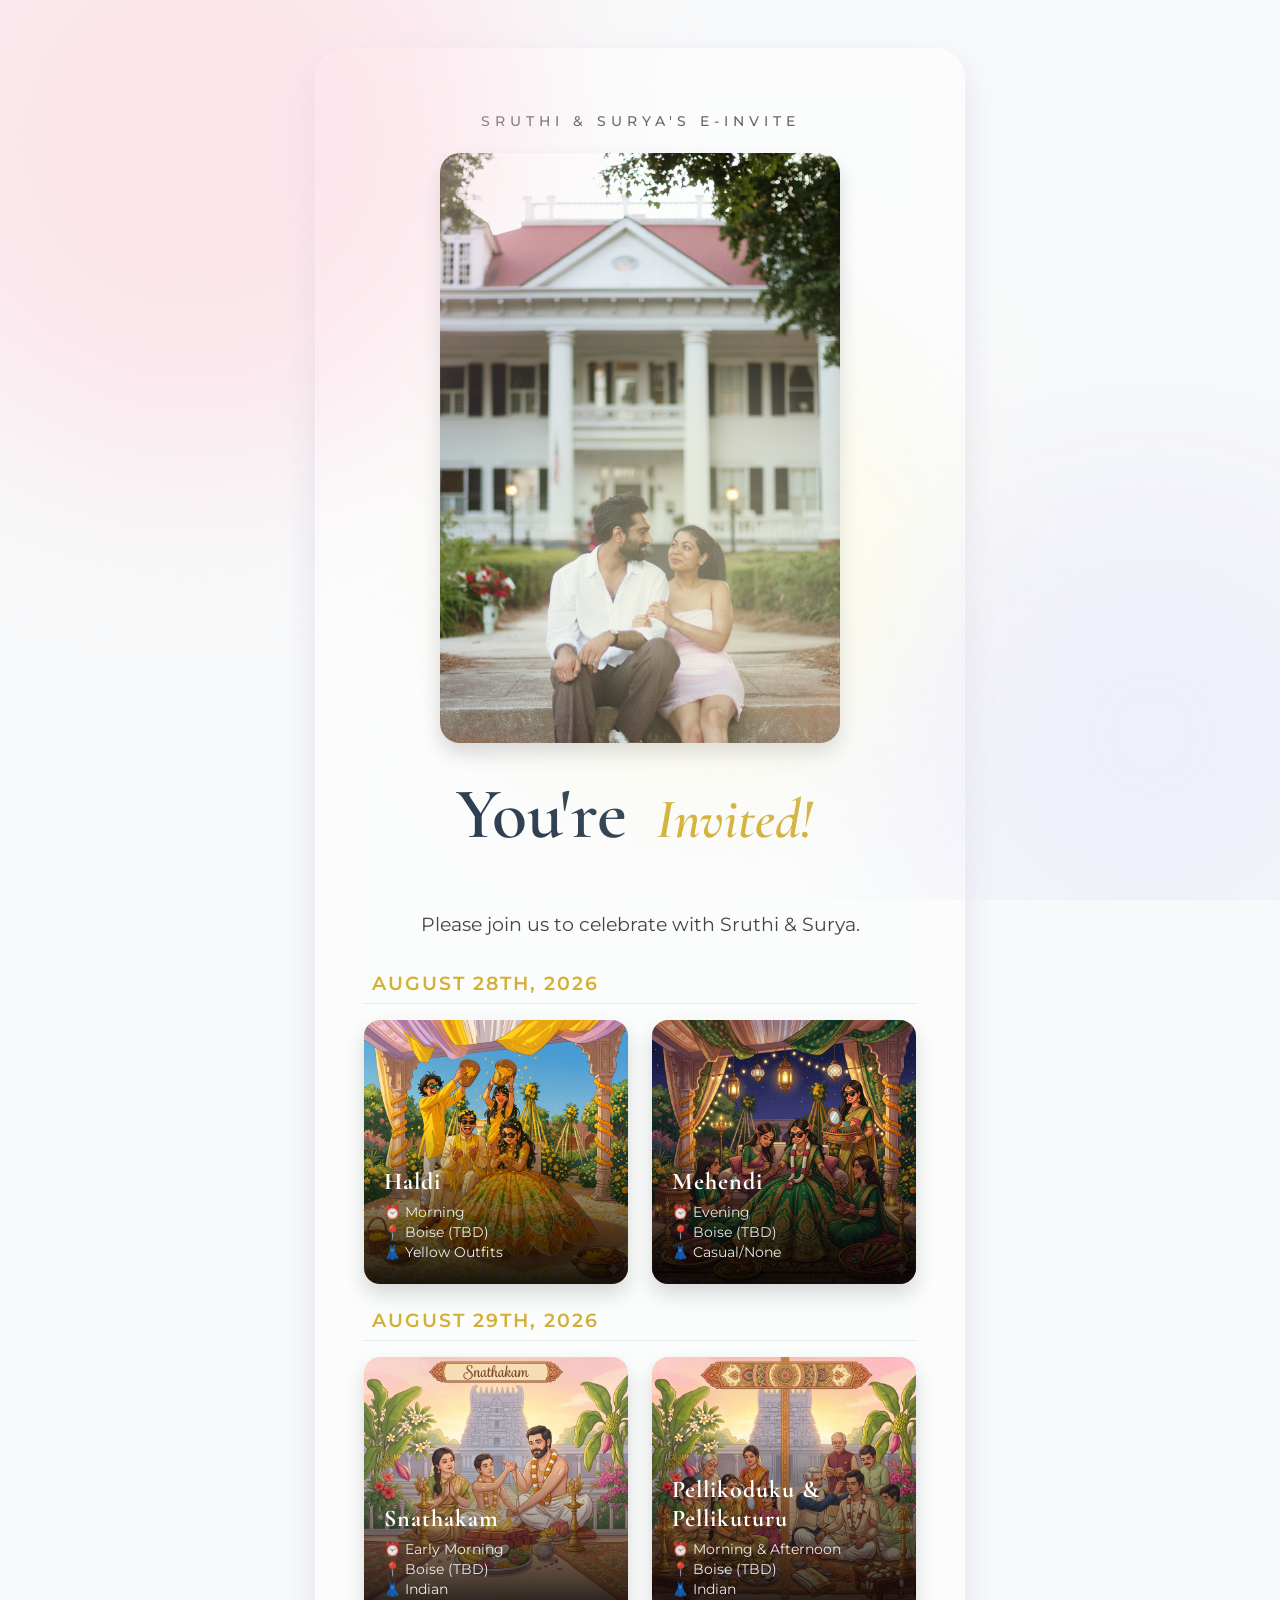
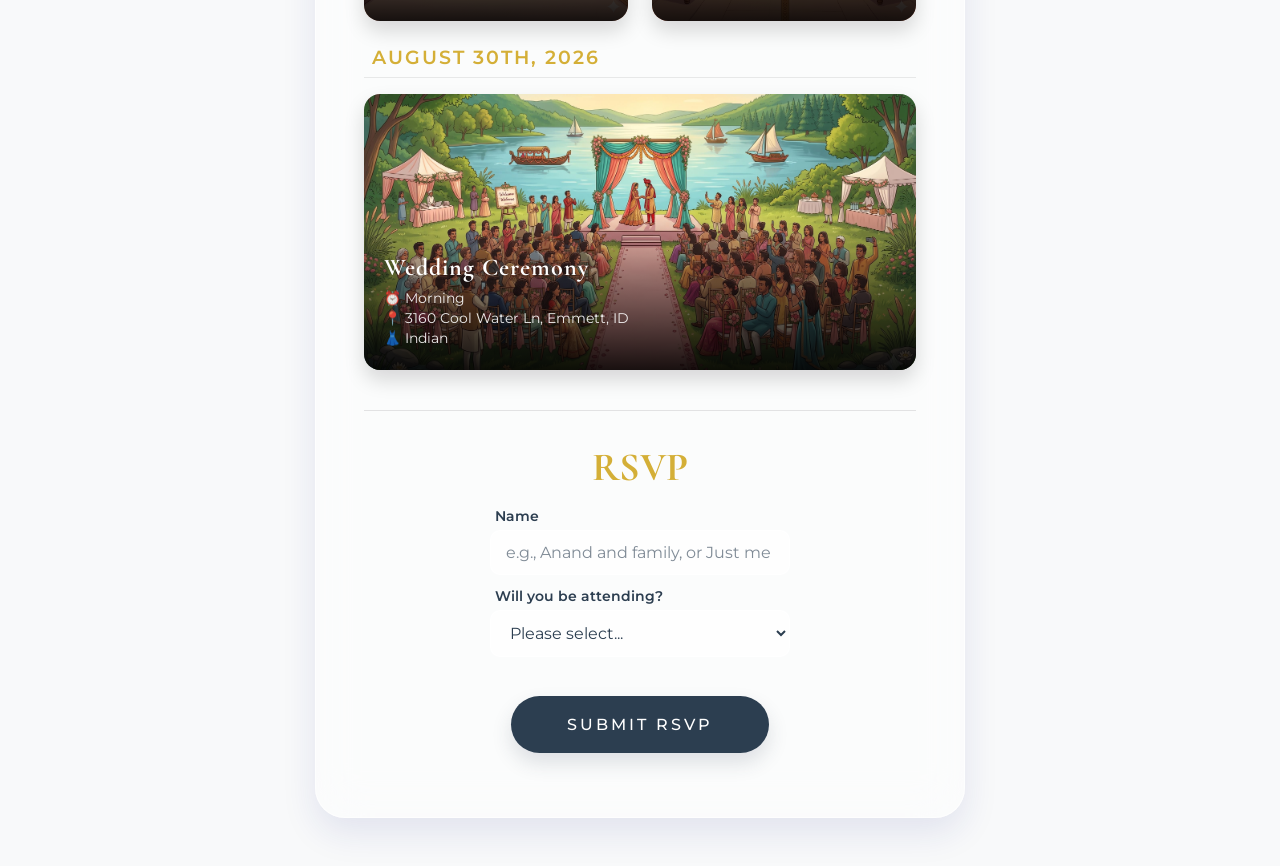
==== index.html @ 05af120c "adding pictures" ====
<!DOCTYPE html>
<html lang="en">

<head>
    <meta charset="UTF-8">
    <meta name="viewport" content="width=device-width, initial-scale=1.0">
    <title>Sruthi & Surya's E-Invite</title>
    <!-- Typography -->
    <link rel="preconnect" href="https://fonts.googleapis.com">
    <link rel="preconnect" href="https://fonts.gstatic.com" crossorigin>
    <link
        href="https://fonts.googleapis.com/css2?family=Cormorant+Garamond:ital,wght@0,400;0,600;1,400&family=Montserrat:wght@300;400;500&display=swap"
        rel="stylesheet">
    <link rel="stylesheet" href="styles.css">
    <style>
        /* Additional form styles for the RSVP section */
        .rsvp-section {
            margin-top: 2rem;
            padding-top: 2rem;
            border-top: 1px solid rgba(0, 0, 0, 0.1);
        }

        .rsvp-title {
            font-family: var(--font-heading);
            font-size: 2.5rem;
            color: var(--primary-color);
            margin-bottom: 1rem;
        }

        .rsvp-form {
            display: flex;
            flex-direction: column;
            gap: 15px;
            text-align: left;
            align-items: center;
        }

        .form-group {
            display: flex;
            flex-direction: column;
            gap: 12px;
            width: 100%;
            max-width: 300px;
            margin-bottom: 1.5rem;
        }

        .glass-input {
            width: 100%;
            padding: 12px 15px;
            font-size: 1rem;
            font-family: var(--font-body);
            color: var(--text-dark);
            background: rgba(255, 255, 255, 0.6);
            border: 1px solid rgba(255, 255, 255, 0.8);
            border-radius: 10px;
            outline: none;
            transition: all 0.3s ease;
        }

        .glass-input:focus {
            background: rgba(255, 255, 255, 0.9);
            border-color: var(--primary-color);
            box-shadow: 0 0 10px rgba(212, 175, 55, 0.2);
        }

        .glass-input::placeholder {
            color: rgba(44, 62, 80, 0.6);
        }
    </style>
</head>

<body>
    <div class="glass-container">
        <div class="invitation-content">
            <p class="subtitle">Sruthi & Surya's E-Invite</p>

            <div
                style="width: 100%; max-width: 400px; margin: 0 auto 2rem; border-radius: 20px; overflow: hidden; box-shadow: 0 10px 20px rgba(0,0,0,0.15);">
                <img src="mainhero.jpg" alt="Sruthi & Surya Engagement"
                    style="width: 100%; height: auto; display: block; object-fit: cover;">
            </div>

            <h1 class="title">You're <span>Invited!</span></h1>

            <p class="detail-item"
                style="justify-content: center; text-align: center; font-size: 1.2rem; margin-bottom: 2rem;">
                Please join us to celebrate with Sruthi & Surya.
            </p>

            <div class="schedule-container">
                <!-- Day 1: Aug 28th -->
                <div class="event-day-card"
                    style="background: transparent; border: none; box-shadow: none; padding: 0;">
                    <div class="day-title" style="margin-bottom: 0.5rem; text-align: left; padding-left: 0.5rem;">August
                        28th, 2026</div>
                    <div class="events-grid">
                        <div class="event-image-card">
                            <img src="haldi.png" alt="Haldi Ceremony">
                            <div class="event-image-overlay">
                                <div class="event-image-title">Haldi</div>
                                <div class="event-image-detail">⏰ Morning</div>
                                <div class="event-image-detail">📍 Boise (TBD)</div>
                                <div class="event-image-detail">👗 Yellow Outfits</div>
                            </div>
                        </div>

                        <div class="event-image-card">
                            <img src="mehendi.png" alt="Mehendi Ceremony">
                            <div class="event-image-overlay">
                                <div class="event-image-title">Mehendi</div>
                                <div class="event-image-detail">⏰ Evening</div>
                                <div class="event-image-detail">📍 Boise (TBD)</div>
                                <div class="event-image-detail">👗 Casual/None</div>
                            </div>
                        </div>
                    </div>
                </div>

                <!-- Day 2: Aug 29th -->
                <div class="event-day-card" style="background: transparent; border: none; box-shadow: none; padding: 0;">
                    <div class="day-title" style="margin-bottom: 0.5rem; text-align: left; padding-left: 0.5rem;">August 29th, 2026</div>
                    <div class="events-grid">
                        <div class="event-image-card">
                            <img src="snathakam.jpeg" alt="Snathakam Ceremony">
                            <div class="event-image-overlay">
                                <div class="event-image-title">Snathakam</div>
                                <div class="event-image-detail">⏰ Early Morning</div>
                                <div class="event-image-detail">📍 Boise (TBD)</div>
                                <div class="event-image-detail">👗 Indian</div>
                            </div>
                        </div>

                        <div class="event-image-card">
                            <img src="ppreadyfunction.jpeg" alt="Pellikoduku & Pellikuturu Ceremonies">
                            <div class="event-image-overlay">
                                <div class="event-image-title">Pellikoduku & Pellikuturu</div>
                                <div class="event-image-detail">⏰ Morning & Afternoon</div>
                                <div class="event-image-detail">📍 Boise (TBD)</div>
                                <div class="event-image-detail">👗 Indian</div>
                            </div>
                        </div>
                    </div>
                </div>

                <!-- Day 3: Aug 30th -->
                <div class="event-day-card" style="background: transparent; border: none; box-shadow: none; padding: 0;">
                    <div class="day-title" style="margin-bottom: 0.5rem; text-align: left; padding-left: 0.5rem;">August 30th, 2026</div>
                    <div class="events-grid">
                        <div class="event-image-card full-width-card">
                            <img src="marriage.jpeg" alt="Wedding Ceremony">
                            <div class="event-image-overlay">
                                <div class="event-image-title">Wedding Ceremony</div>
                                <div class="event-image-detail">⏰ Morning</div>
                                <div class="event-image-detail">📍 3160 Cool Water Ln, Emmett, ID</div>
                                <div class="event-image-detail">👗 Indian</div>
                            </div>
                        </div>
                    </div>
                </div>
            </div>

            <div class="rsvp-section">
                <h2 class="rsvp-title">RSVP</h2>

                <form class="rsvp-form" action="https://formspree.io/f/mzblzqdb" method="POST" id="rsvpForm">
                    <!-- Redirect post-submit -->
                    <input type="hidden" name="_next"
                        value="https://darshangummadi.github.io/sruthisuryaevite/thank-you.html">

                    <div class="form-group">
                        <div style="text-align: left; width: 100%;">
                            <label for="name"
                                style="font-size: 0.9rem; color: var(--text-dark); font-weight: 600; margin-bottom: 5px; display: block; margin-left: 5px;">Name</label>
                            <input type="text" id="name" name="name" placeholder="e.g., Anand and family, or Just me"
                                class="glass-input" required>
                        </div>

                        <div style="text-align: left; width: 100%;">
                            <label for="attending"
                                style="font-size: 0.9rem; color: var(--text-dark); font-weight: 600; margin-bottom: 5px; display: block; margin-left: 5px;">Will
                                you be attending?</label>
                            <select id="attending" name="attending" class="glass-input" required
                                onchange="toggleMembers()">
                                <option value="" disabled selected>Please select...</option>
                                <option value="Yes">Yes, we wouldn't miss it!</option>
                                <option value="No">No, unfortunately we can't make it.</option>
                            </select>
                        </div>

                        <!-- Hidden by default -->
                        <div id="members-section"
                            style="display: none; text-align: left; width: 100%; margin-top: 15px; flex-direction: column; gap: 15px;">

                            <div>
                                <label for="attend_aug28"
                                    style="font-size: 0.9rem; color: var(--text-dark); font-weight: 600; margin-bottom: 5px; display: block; margin-left: 5px;">Attending
                                    August 28th Events?</label>
                                <select id="attend_aug28" name="attend_aug28" class="glass-input extra-required">
                                    <option value="" disabled selected>Please select...</option>
                                    <option value="Yes">Yes</option>
                                    <option value="No">No</option>
                                </select>
                            </div>

                            <div>
                                <label for="attend_aug29"
                                    style="font-size: 0.9rem; color: var(--text-dark); font-weight: 600; margin-bottom: 5px; display: block; margin-left: 5px;">Attending
                                    August 29th Events?</label>
                                <select id="attend_aug29" name="attend_aug29" class="glass-input extra-required">
                                    <option value="" disabled selected>Please select...</option>
                                    <option value="Yes">Yes</option>
                                    <option value="No">No</option>
                                </select>
                            </div>

                            <div>
                                <label for="attend_aug30"
                                    style="font-size: 0.9rem; color: var(--text-dark); font-weight: 600; margin-bottom: 5px; display: block; margin-left: 5px;">Attending
                                    August 30th Wedding?</label>
                                <select id="attend_aug30" name="attend_aug30" class="glass-input extra-required">
                                    <option value="" disabled selected>Please select...</option>
                                    <option value="Yes">Yes</option>
                                    <option value="No">No</option>
                                </select>
                            </div>

                            <div>
                                <label for="members"
                                    style="font-size: 0.9rem; color: var(--text-dark); font-weight: 600; margin-bottom: 5px; display: block; margin-left: 5px;">How
                                    many members are attending?</label>
                                <select id="members" name="members" class="glass-input extra-required">
                                    <option value="" disabled selected>Please select a number...</option>
                                    <option value="1">1</option>
                                    <option value="2">2</option>
                                    <option value="3">3</option>
                                    <option value="4">4</option>
                                    <option value="5+">5+</option>
                                </select>
                            </div>
                        </div>
                    </div>

                    <button type="submit" class="rsvp-btn">Submit RSVP</button>
                </form>
            </div>
        </div>
    </div>

    <!-- Background dynamic elements -->
    <div class="background-elements">
        <div class="blob blob-1"></div>
        <div class="blob blob-2"></div>
        <div class="blob blob-3"></div>
    </div>

    <script>
        // Ensure hidden state on load
        document.getElementById('members-section').style.display = 'none';

        function toggleMembers() {
            const attendingSelect = document.getElementById('attending');
            const membersSection = document.getElementById('members-section');
            const extraInputs = document.querySelectorAll('.extra-required');

            if (attendingSelect.value === 'Yes') {
                membersSection.style.display = 'flex';
                extraInputs.forEach(input => input.required = true);
            } else {
                membersSection.style.display = 'none';
                extraInputs.forEach(input => {
                    input.required = false;
                    input.value = ''; // Reset values when hidden
                });
            }
        }
    </script>
</body>

</html>
---- styles.css ----
:root {
    --primary-color: #d4af37;
    /* Elegant gold */
    --primary-hover: #c5a028;
    --text-dark: #2c3e50;
    --text-light: #ffffff;
    --bg-color: #f8f9fa;
    --font-heading: 'Cormorant Garamond', serif;
    --font-body: 'Montserrat', sans-serif;
}

* {
    margin: 0;
    padding: 0;
    box-sizing: border-box;
}

body {
    font-family: var(--font-body);
    background-color: var(--bg-color);
    min-height: 100vh;
    padding: 3rem 0;
    overflow-x: hidden;
    overflow-y: auto;
    position: relative;
    color: var(--text-dark);
}

/* Dynamic abstract background elements */
.background-elements {
    position: fixed;
    top: 0;
    left: 0;
    width: 100vw;
    height: 100vh;
    z-index: 0;
    overflow: hidden;
    pointer-events: none;
}

.blob {
    position: absolute;
    filter: blur(90px);
    z-index: 0;
    opacity: 0.5;
    animation: float 12s infinite ease-in-out alternate;
}

.blob-1 {
    width: 50vw;
    height: 50vw;
    background: #ffd1dc;
    /* Soft blush pink */
    top: -20vh;
    left: -10vw;
    border-radius: 50%;
}

.blob-2 {
    width: 40vw;
    height: 40vw;
    background: #e6e6fa;
    /* Lavender */
    bottom: -10vh;
    right: -10vw;
    border-radius: 50%;
    animation-delay: -6s;
    animation-duration: 15s;
}

.blob-3 {
    width: 30vw;
    height: 30vw;
    background: #fffacd;
    /* Lemon chiffon */
    top: 40vh;
    left: 40vw;
    border-radius: 50%;
    animation-delay: -3s;
    animation-duration: 10s;
}

@keyframes float {
    0% {
        transform: translate(0, 0) scale(1);
    }

    100% {
        transform: translate(40px, 60px) scale(1.15);
    }
}

/* Glassmorphism main container */
.glass-container {
    background: rgba(255, 255, 255, 0.45);
    backdrop-filter: blur(25px);
    -webkit-backdrop-filter: blur(25px);
    border: 1px solid rgba(255, 255, 255, 0.6);
    border-radius: 30px;
    padding: 4rem 3rem;
    width: 90%;
    max-width: 650px;
    margin: 0 auto;
    z-index: 1;
    box-shadow: 0 15px 35px 0 rgba(31, 38, 135, 0.1);
    text-align: center;
    transform: translateY(30px);
    opacity: 0;
    animation: slideUp 1.2s cubic-bezier(0.16, 1, 0.3, 1) forwards;
}

@keyframes slideUp {
    to {
        transform: translateY(0);
        opacity: 1;
    }
}

.subtitle {
    text-transform: uppercase;
    letter-spacing: 5px;
    font-size: 0.85rem;
    color: #666;
    margin-bottom: 1.5rem;
    font-weight: 500;
}

.title {
    font-family: var(--font-heading);
    font-size: 4.5rem;
    font-weight: 600;
    color: var(--text-dark);
    margin-bottom: 3.5rem;
    line-height: 1.1;
}

.title span {
    color: var(--primary-color);
    font-style: italic;
    font-size: 3.5rem;
    display: inline-block;
    margin: 0 12px;
}

.details {
    display: flex;
    flex-direction: column;
    gap: 1.8rem;
    margin-bottom: 3.5rem;
    text-align: left;
    max-width: 350px;
    margin-left: auto;
    margin-right: auto;
}

.detail-item {
    display: flex;
    align-items: flex-start;
    gap: 18px;
    font-size: 1.05rem;
    color: #444;
    line-height: 1.5;
}

.detail-item .icon {
    font-size: 1.6rem;
    margin-top: -2px;
}

.detail-text strong {
    color: var(--text-dark);
    font-weight: 600;
}

/* Hover effect on button */
.rsvp-btn {
    background: var(--text-dark);
    color: var(--text-light);
    border: none;
    padding: 1.2rem 3.5rem;
    font-size: 1rem;
    border-radius: 50px;
    cursor: pointer;
    font-family: var(--font-body);
    font-weight: 500;
    text-transform: uppercase;
    letter-spacing: 3px;
    transition: all 0.4s cubic-bezier(0.16, 1, 0.3, 1);
    box-shadow: 0 10px 20px rgba(44, 62, 80, 0.15);
}

.rsvp-btn:hover {
    background: var(--primary-color);
    transform: translateY(-4px);
    box-shadow: 0 15px 25px rgba(212, 175, 55, 0.25);
}

.rsvp-btn:active {
    transform: translateY(-1px);
    box-shadow: 0 5px 15px rgba(212, 175, 55, 0.2);
}

/* Responsiveness */
@media (max-width: 600px) {
    .glass-container {
        padding: 3rem 1.5rem;
    }

    .title {
        font-size: 3.2rem;
    }

    .title span {
        font-size: 2.5rem;
    }

    .details {
        margin-bottom: 2.5rem;
    }
}

/* Multi-day schedule styles */
.schedule-container {
    display: flex;
    flex-direction: column;
    gap: 1.5rem;
    margin-bottom: 2.5rem;
}

.event-day-card {
    background: rgba(255, 255, 255, 0.45);
    border: 1px solid rgba(255, 255, 255, 0.7);
    border-radius: 16px;
    padding: 1.5rem;
    box-shadow: inset 0 0 10px rgba(255, 255, 255, 0.6), 0 4px 15px rgba(0, 0, 0, 0.05);
    text-align: left;
}

.day-title {
    color: var(--primary-color);
    font-size: 1.2rem;
    font-weight: 600;
    text-transform: uppercase;
    letter-spacing: 2px;
    margin-bottom: 1.2rem;
    border-bottom: 1px solid rgba(0, 0, 0, 0.08);
    padding-bottom: 0.5rem;
}

.event-item {
    display: flex;
    flex-direction: column;
    margin-bottom: 1rem;
    padding-bottom: 1rem;
    border-bottom: 1px dashed rgba(0, 0, 0, 0.1);
}

.event-item:last-child {
    margin-bottom: 0;
    padding-bottom: 0;
    border-bottom: none;
}

.event-name {
    font-size: 1.15rem;
    font-weight: 600;
    color: var(--text-dark);
    margin-bottom: 6px;
}

.event-details {
    display: flex;
    flex-wrap: wrap;
    gap: 10px;
    font-size: 0.9rem;
    color: #444;
}

.event-detail-pill {
    display: flex;
    align-items: center;
    gap: 5px;
    background: rgba(255, 255, 255, 0.5);
    padding: 4px 12px;
    border-radius: 20px;
    font-weight: 500;
    box-shadow: 0 2px 5px rgba(0,0,0,0.02);
}

/* Image Card Layout */
.events-grid {
    display: grid;
    grid-template-columns: 1fr 1fr;
    gap: 1.5rem;
    margin-top: 1rem;
}

@media (max-width: 600px) {
    .events-grid {
        grid-template-columns: 1fr;
    }
}

.event-image-card {
    position: relative;
    border-radius: 16px;
    overflow: hidden;
    aspect-ratio: 1 / 1;
    display: flex;
    flex-direction: column;
    justify-content: flex-end;
    text-align: left;
    box-shadow: 0 10px 20px rgba(0, 0, 0, 0.15);
}

.event-image-card img {
    position: absolute;
    top: 0;
    left: 0;
    width: 100%;
    height: 100%;
    object-fit: cover;
    z-index: 0;
}

.event-image-overlay {
    position: relative;
    z-index: 1;
    background: linear-gradient(to top, rgba(0, 0, 0, 0.9) 0%, rgba(0, 0, 0, 0.4) 60%, rgba(0, 0, 0, 0) 100%);
    padding: 2.5rem 1.25rem 1.25rem 1.25rem;
    color: white;
}

.event-image-title {
    font-size: 1.5rem;
    font-weight: 700;
    margin-bottom: 8px;
    font-family: var(--font-heading);
    letter-spacing: 1px;
}

.event-image-detail {
    font-size: 0.85rem;
    margin-bottom: 4px;
    display: flex;
    align-items: center;
    gap: 6px;
    opacity: 0.9;
}

.full-width-card {
    grid-column: 1 / -1;
    aspect-ratio: 2 / 1;
}

@media (max-width: 600px) {
    .full-width-card {
        aspect-ratio: 4 / 3;
    }
}
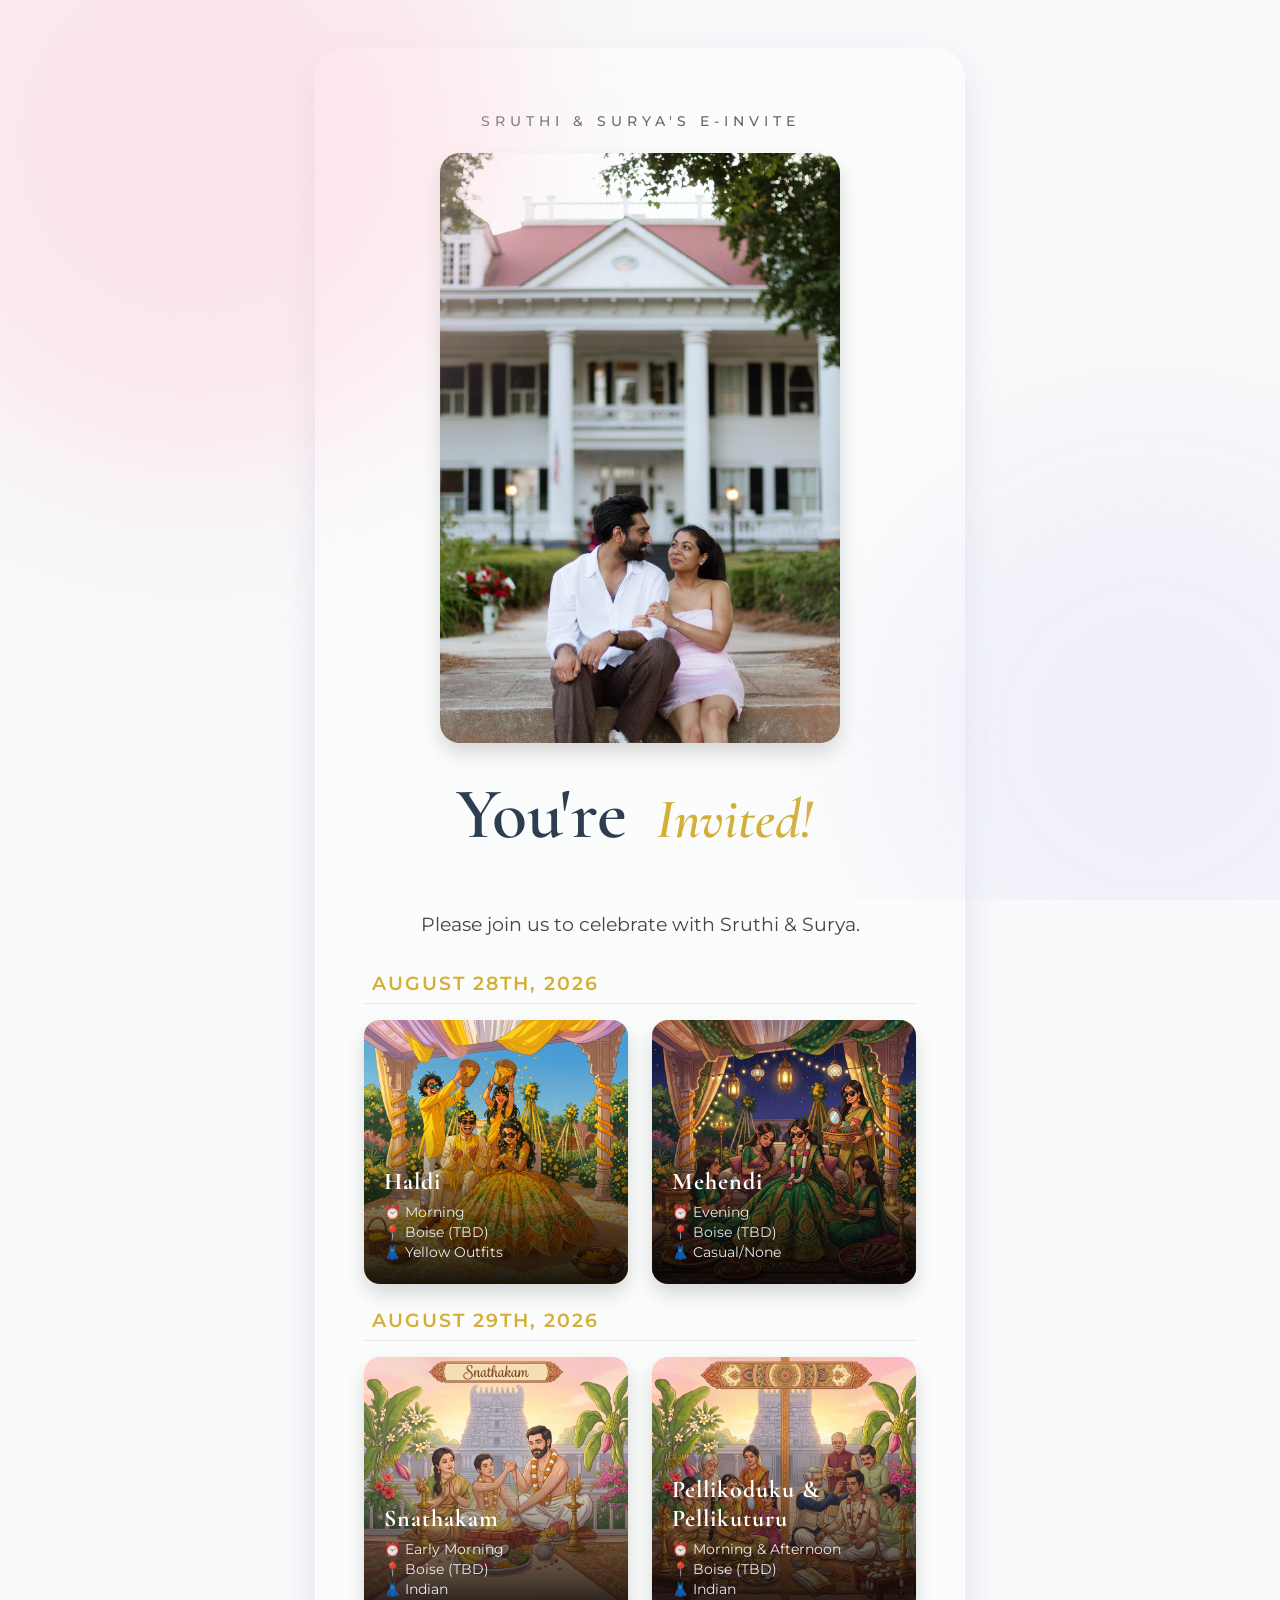
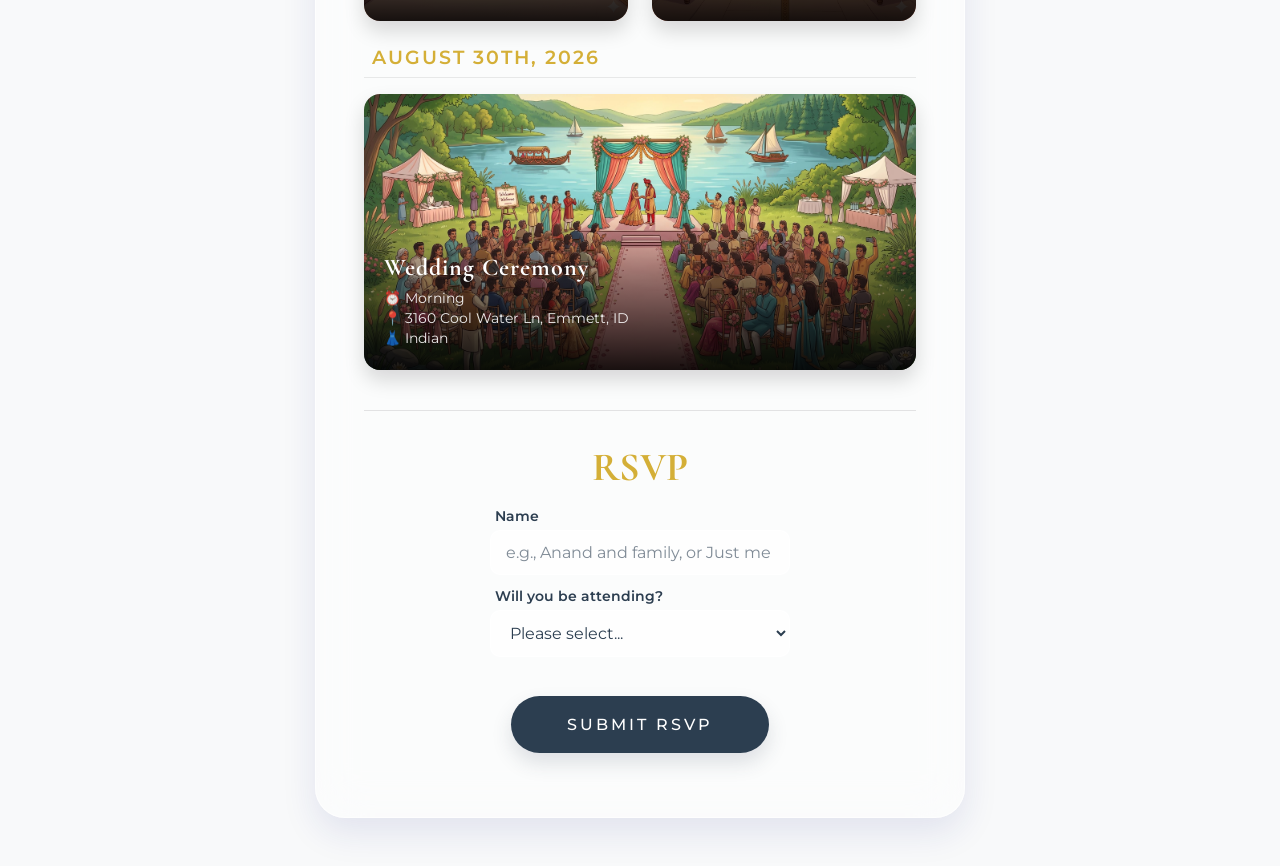
==== commit 9ac1879f: "removing gradiaent color on yellow" ====
--- a/index.html
+++ b/index.html
@@ -250,7 +250,6 @@
     <div class="background-elements">
         <div class="blob blob-1"></div>
         <div class="blob blob-2"></div>
-        <div class="blob blob-3"></div>
     </div>
 
     <script>
--- a/styles.css
+++ b/styles.css
@@ -66,18 +66,6 @@
     border-radius: 50%;
     animation-delay: -6s;
     animation-duration: 15s;
-}
-
-.blob-3 {
-    width: 30vw;
-    height: 30vw;
-    background: #fffacd;
-    /* Lemon chiffon */
-    top: 40vh;
-    left: 40vw;
-    border-radius: 50%;
-    animation-delay: -3s;
-    animation-duration: 10s;
 }
 
 @keyframes float {
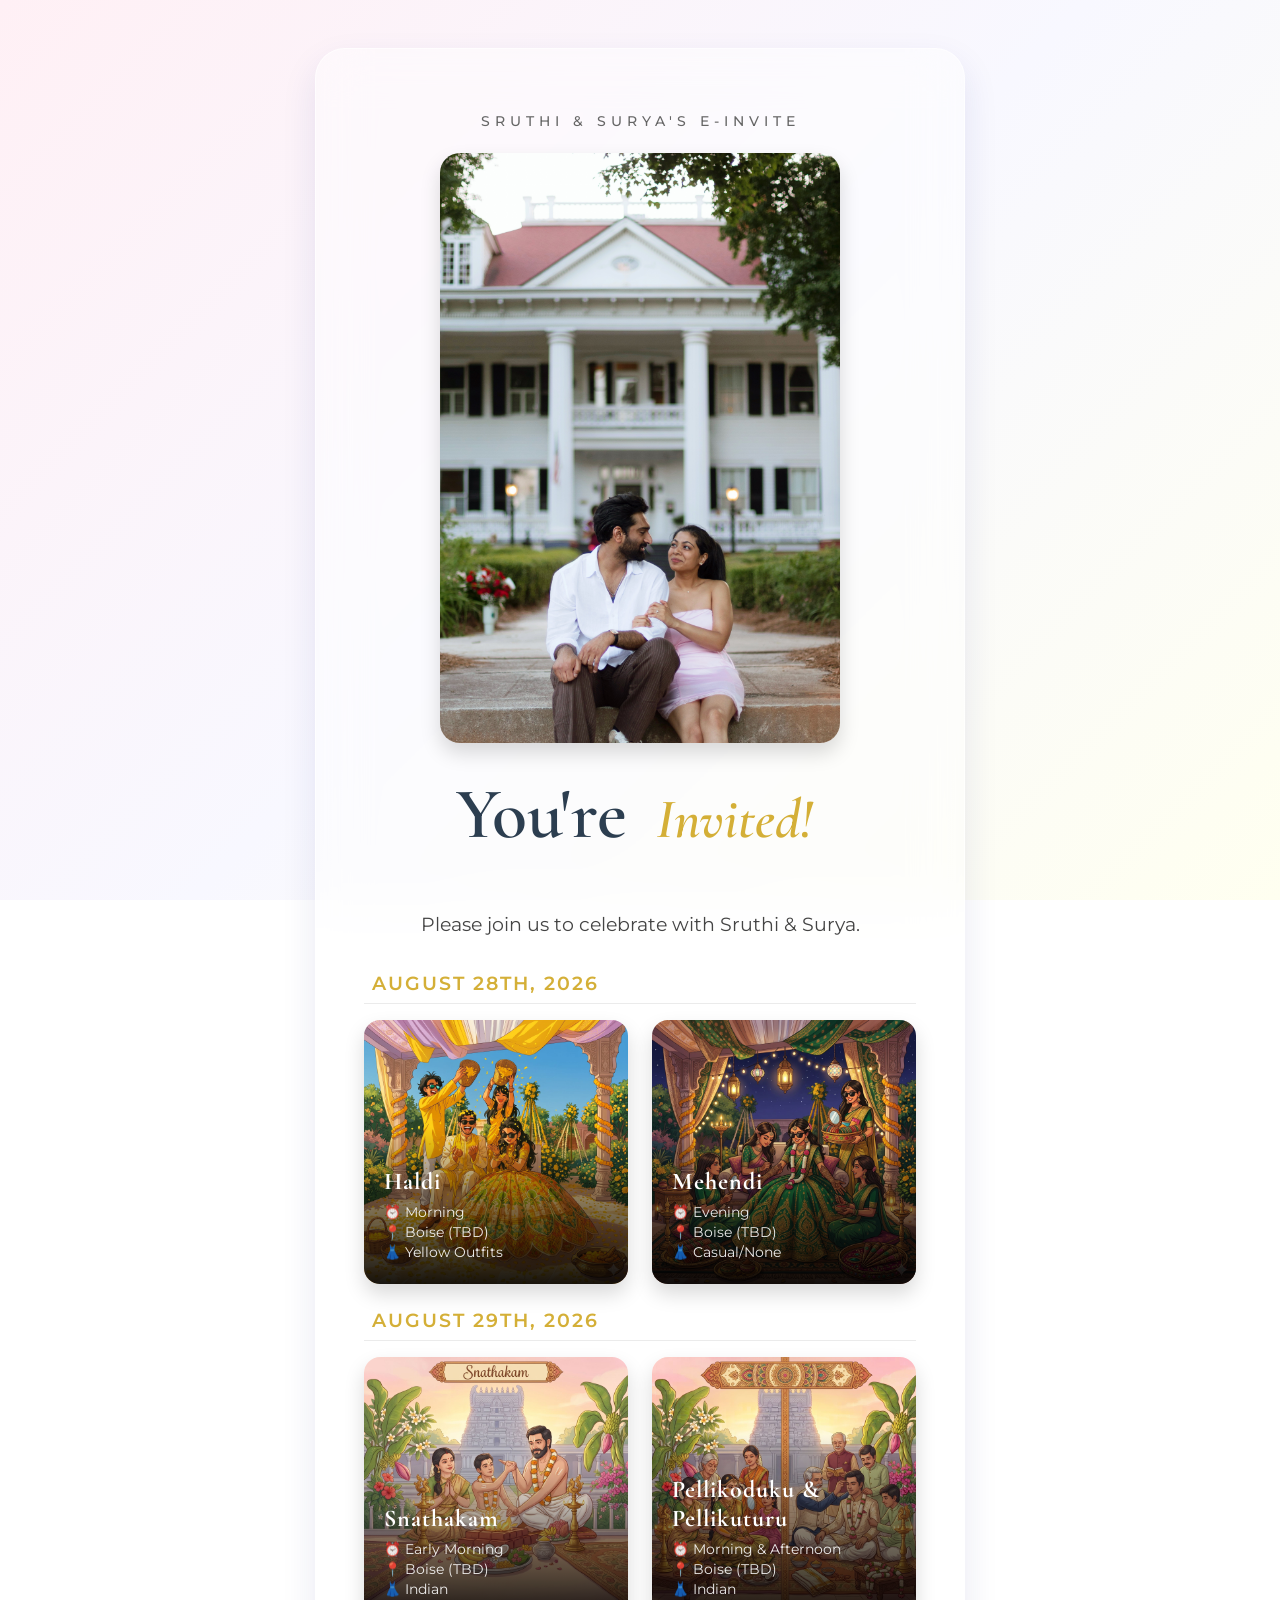
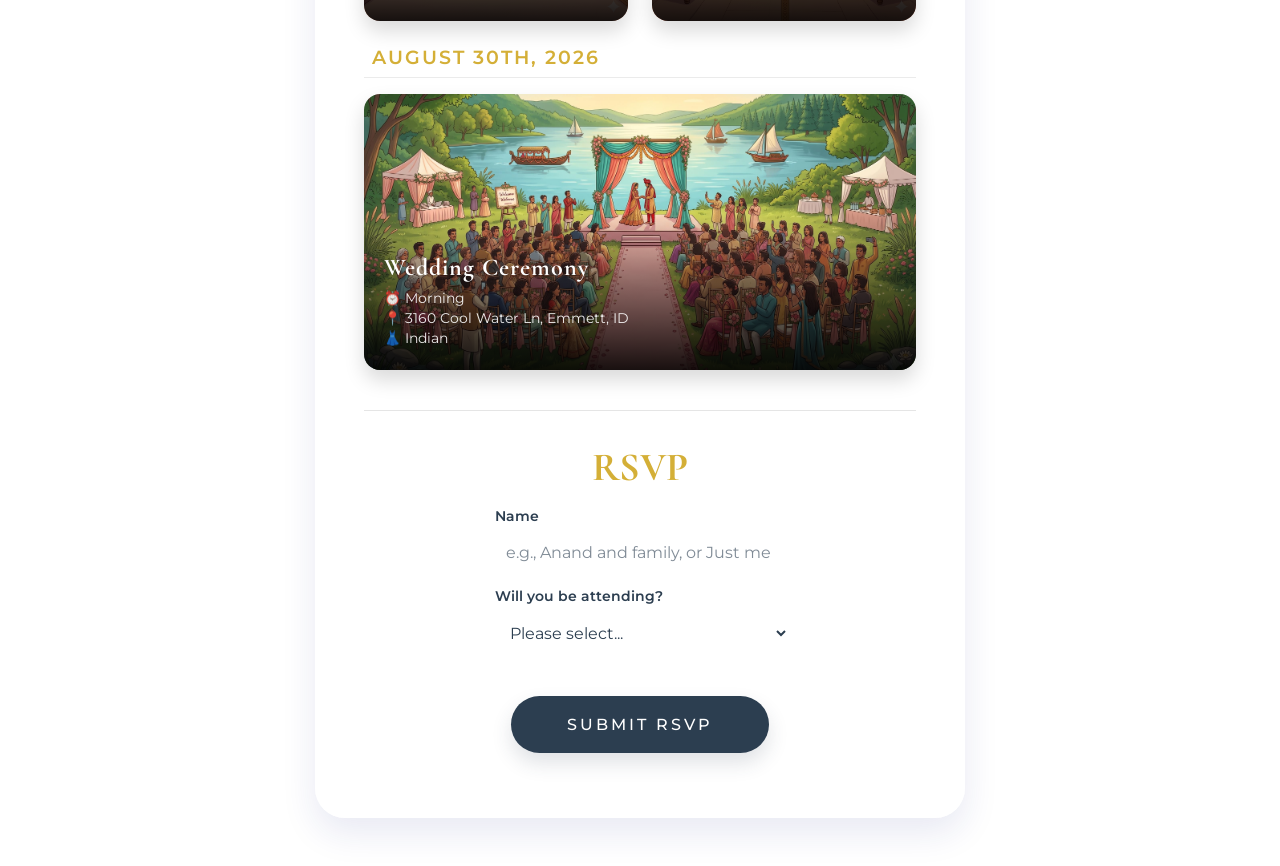
==== commit 47b52d60: "removing gradiaent color on yellow" ====
--- a/index.html
+++ b/index.html
@@ -246,11 +246,7 @@
         </div>
     </div>
 
-    <!-- Background dynamic elements -->
-    <div class="background-elements">
-        <div class="blob blob-1"></div>
-        <div class="blob blob-2"></div>
-    </div>
+
 
     <script>
         // Ensure hidden state on load
--- a/styles.css
+++ b/styles.css
@@ -17,7 +17,8 @@
 
 body {
     font-family: var(--font-body);
-    background-color: var(--bg-color);
+    background: linear-gradient(135deg, #fff0f5 0%, #f8f8ff 50%, #fffff0 100%);
+    background-attachment: fixed;
     min-height: 100vh;
     padding: 3rem 0;
     overflow-x: hidden;
@@ -26,57 +27,7 @@
     color: var(--text-dark);
 }
 
-/* Dynamic abstract background elements */
-.background-elements {
-    position: fixed;
-    top: 0;
-    left: 0;
-    width: 100vw;
-    height: 100vh;
-    z-index: 0;
-    overflow: hidden;
-    pointer-events: none;
-}
-
-.blob {
-    position: absolute;
-    filter: blur(90px);
-    z-index: 0;
-    opacity: 0.5;
-    animation: float 12s infinite ease-in-out alternate;
-}
-
-.blob-1 {
-    width: 50vw;
-    height: 50vw;
-    background: #ffd1dc;
-    /* Soft blush pink */
-    top: -20vh;
-    left: -10vw;
-    border-radius: 50%;
-}
-
-.blob-2 {
-    width: 40vw;
-    height: 40vw;
-    background: #e6e6fa;
-    /* Lavender */
-    bottom: -10vh;
-    right: -10vw;
-    border-radius: 50%;
-    animation-delay: -6s;
-    animation-duration: 15s;
-}
-
-@keyframes float {
-    0% {
-        transform: translate(0, 0) scale(1);
-    }
-
-    100% {
-        transform: translate(40px, 60px) scale(1.15);
-    }
-}
+
 
 /* Glassmorphism main container */
 .glass-container {
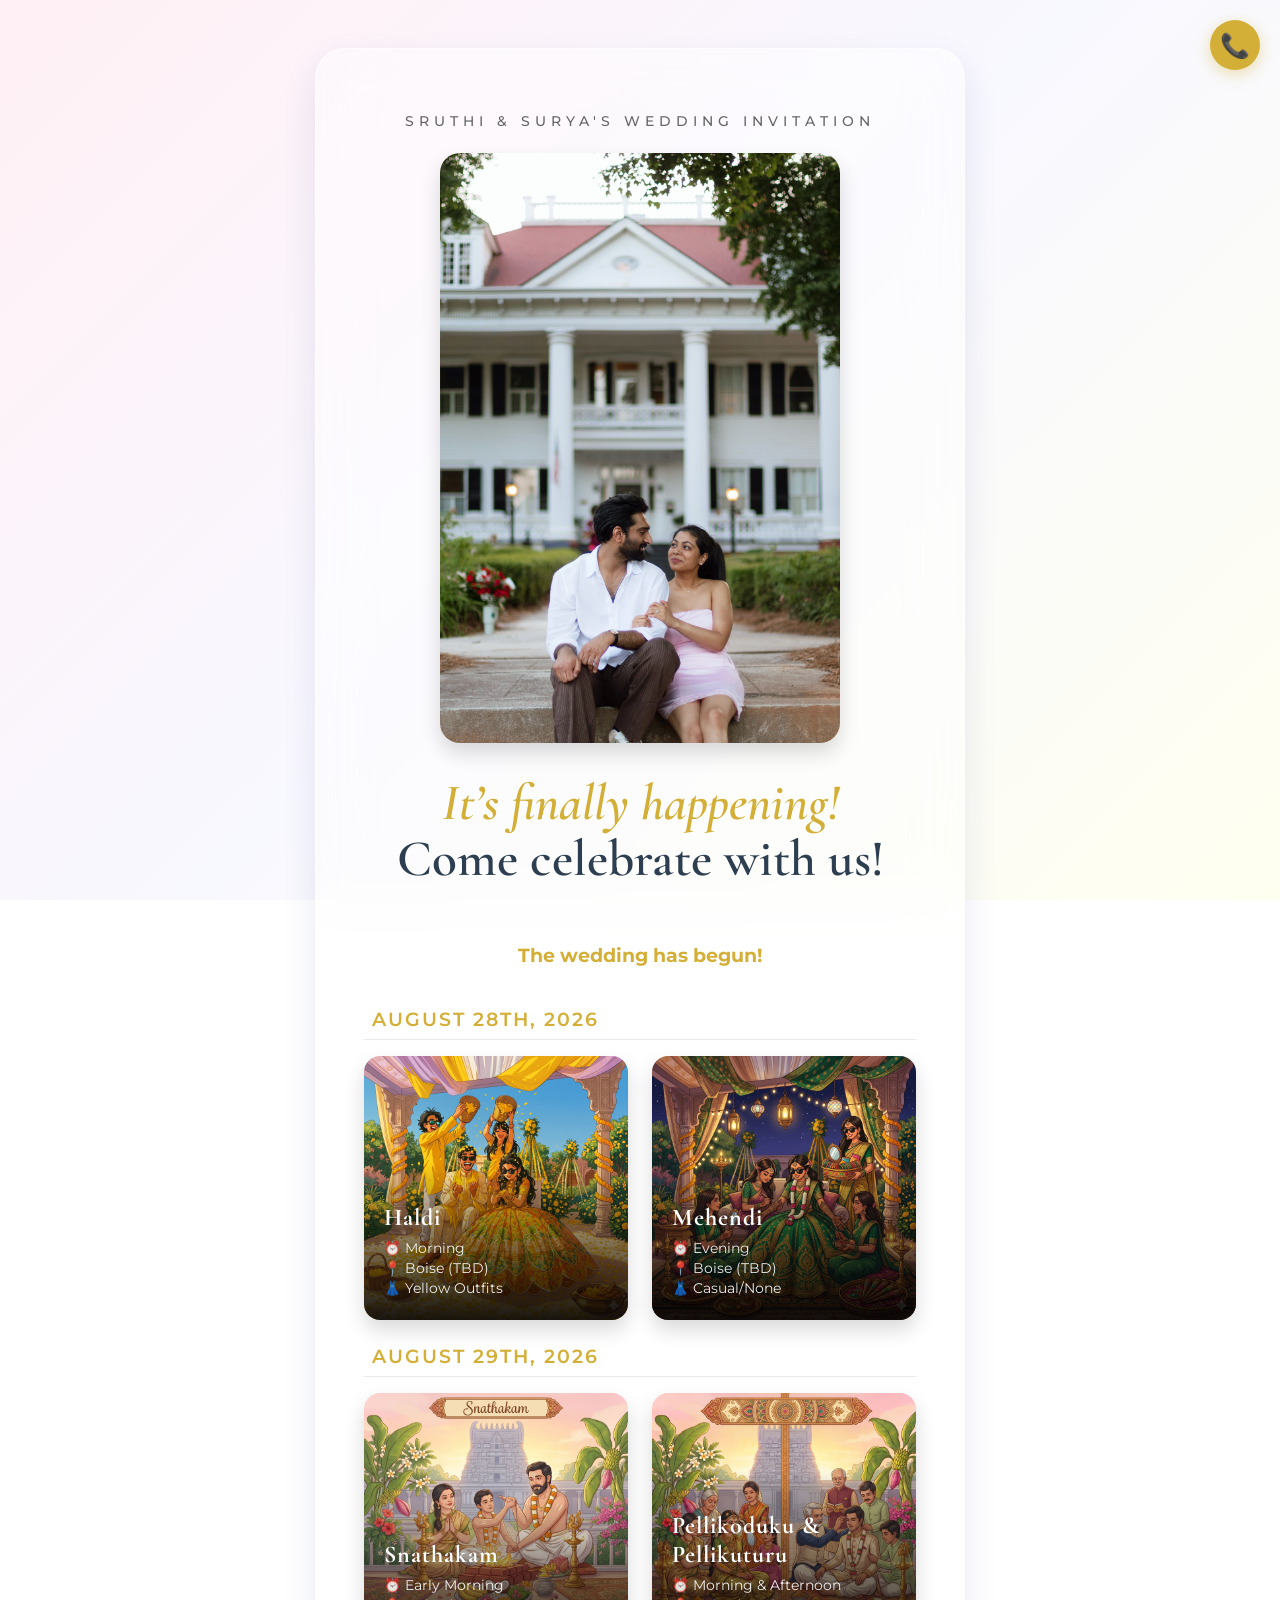
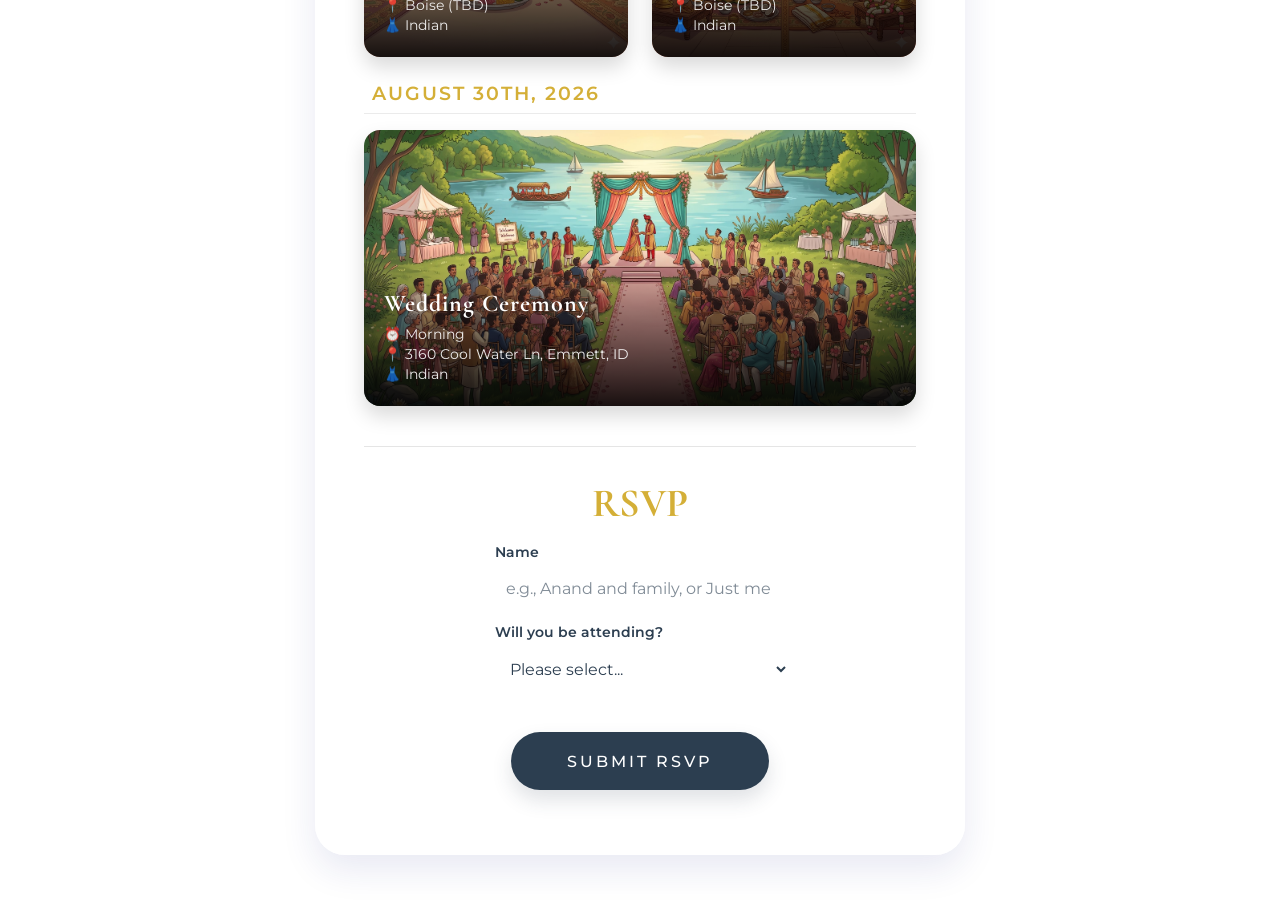
==== commit bdb907e7: "added new info and contact" ====
--- a/index.html
+++ b/index.html
@@ -4,7 +4,7 @@
 <head>
     <meta charset="UTF-8">
     <meta name="viewport" content="width=device-width, initial-scale=1.0">
-    <title>Sruthi & Surya's E-Invite</title>
+    <title>Sruthi & Surya's Wedding Invitation</title>
     <!-- Typography -->
     <link rel="preconnect" href="https://fonts.googleapis.com">
     <link rel="preconnect" href="https://fonts.gstatic.com" crossorigin>
@@ -72,7 +72,7 @@
 <body>
     <div class="glass-container">
         <div class="invitation-content">
-            <p class="subtitle">Sruthi & Surya's E-Invite</p>
+            <p class="subtitle">Sruthi & Surya's Wedding Invitation</p>
 
             <div
                 style="width: 100%; max-width: 400px; margin: 0 auto 2rem; border-radius: 20px; overflow: hidden; box-shadow: 0 10px 20px rgba(0,0,0,0.15);">
@@ -80,12 +80,29 @@
                     style="width: 100%; height: auto; display: block; object-fit: cover;">
             </div>
 
-            <h1 class="title">You're <span>Invited!</span></h1>
-
-            <p class="detail-item"
-                style="justify-content: center; text-align: center; font-size: 1.2rem; margin-bottom: 2rem;">
-                Please join us to celebrate with Sruthi & Surya.
-            </p>
+            <h1 class="title"><span>It’s finally happening!</span><br>Come celebrate with us!</h1>
+
+
+
+            <!-- Countdown Timer -->
+            <div class="countdown-container" id="countdown-timer">
+                <div class="countdown-box">
+                    <span class="countdown-number" id="cd-days">00</span>
+                    <span class="countdown-label">Days</span>
+                </div>
+                <div class="countdown-box">
+                    <span class="countdown-number" id="cd-hours">00</span>
+                    <span class="countdown-label">Hours</span>
+                </div>
+                <div class="countdown-box">
+                    <span class="countdown-number" id="cd-minutes">00</span>
+                    <span class="countdown-label">Minutes</span>
+                </div>
+                <div class="countdown-box">
+                    <span class="countdown-number" id="cd-seconds">00</span>
+                    <span class="countdown-label">Seconds</span>
+                </div>
+            </div>
 
             <div class="schedule-container">
                 <!-- Day 1: Aug 28th -->
@@ -117,8 +134,10 @@
                 </div>
 
                 <!-- Day 2: Aug 29th -->
-                <div class="event-day-card" style="background: transparent; border: none; box-shadow: none; padding: 0;">
-                    <div class="day-title" style="margin-bottom: 0.5rem; text-align: left; padding-left: 0.5rem;">August 29th, 2026</div>
+                <div class="event-day-card"
+                    style="background: transparent; border: none; box-shadow: none; padding: 0;">
+                    <div class="day-title" style="margin-bottom: 0.5rem; text-align: left; padding-left: 0.5rem;">August
+                        29th, 2026</div>
                     <div class="events-grid">
                         <div class="event-image-card">
                             <img src="snathakam.jpeg" alt="Snathakam Ceremony">
@@ -143,8 +162,10 @@
                 </div>
 
                 <!-- Day 3: Aug 30th -->
-                <div class="event-day-card" style="background: transparent; border: none; box-shadow: none; padding: 0;">
-                    <div class="day-title" style="margin-bottom: 0.5rem; text-align: left; padding-left: 0.5rem;">August 30th, 2026</div>
+                <div class="event-day-card"
+                    style="background: transparent; border: none; box-shadow: none; padding: 0;">
+                    <div class="day-title" style="margin-bottom: 0.5rem; text-align: left; padding-left: 0.5rem;">August
+                        30th, 2026</div>
                     <div class="events-grid">
                         <div class="event-image-card full-width-card">
                             <img src="marriage.jpeg" alt="Wedding Ceremony">
@@ -249,6 +270,40 @@
 
 
     <script>
+        // Contact Modal Logic
+        function toggleContactModal() {
+            const modal = document.getElementById('contactModal');
+            if (modal.style.display === 'flex') {
+                modal.style.display = 'none';
+            } else {
+                modal.style.display = 'flex';
+            }
+        }
+
+        // Countdown Logic
+        const targetDate = new Date("August 30, 2026 10:49:00").getTime();
+
+        const countdownInterval = setInterval(function () {
+            const now = new Date().getTime();
+            const distance = targetDate - now;
+
+            if (distance < 0) {
+                clearInterval(countdownInterval);
+                document.getElementById("countdown-timer").innerHTML = "<div style='font-size: 1.2rem; font-weight: bold; color: var(--primary-color);'>The wedding has begun!</div>";
+                return;
+            }
+
+            const days = Math.floor(distance / (1000 * 60 * 60 * 24));
+            const hours = Math.floor((distance % (1000 * 60 * 60 * 24)) / (1000 * 60 * 60));
+            const minutes = Math.floor((distance % (1000 * 60 * 60)) / (1000 * 60));
+            const seconds = Math.floor((distance % (1000 * 60)) / 1000);
+
+            document.getElementById("cd-days").innerText = days.toString().padStart(2, '0');
+            document.getElementById("cd-hours").innerText = hours.toString().padStart(2, '0');
+            document.getElementById("cd-minutes").innerText = minutes.toString().padStart(2, '0');
+            document.getElementById("cd-seconds").innerText = seconds.toString().padStart(2, '0');
+        }, 1000);
+
         // Ensure hidden state on load
         document.getElementById('members-section').style.display = 'none';
 
@@ -269,6 +324,30 @@
             }
         }
     </script>
+
+    <!-- Contact Floating Action Button -->
+    <div class="contact-fab" onclick="toggleContactModal()">
+        📞
+    </div>
+
+    <!-- Contact Modal -->
+    <div class="contact-modal-overlay" id="contactModal" onclick="toggleContactModal()">
+        <div class="contact-modal-content" onclick="event.stopPropagation()">
+            <button class="contact-modal-close" onclick="toggleContactModal()">×</button>
+            <h3>Contact Info</h3>
+            <p style="margin-bottom: 1.5rem; color: var(--text-dark);">For any questions, please feel free to reach out
+                to us.</p>
+            <div style="text-align: left;">
+                <p style="margin: 0.5rem 0; font-size: 1.1rem;"><strong>Suryatej Datla:</strong> <br><a
+                        href="tel:+17162471337" style="color: var(--primary-color); text-decoration: none;">+1
+                        716-247-1337</a></p>
+                <p style="margin: 0.5rem 0; font-size: 1.1rem; margin-top: 1rem;"><strong>Sruthi Pilladi:</strong>
+                    <br><a href="tel:+17167481301" style="color: var(--primary-color); text-decoration: none;">+1
+                        716-748-1301</a>
+                </p>
+            </div>
+        </div>
+    </div>
 </body>
 
 </html>
--- a/styles.css
+++ b/styles.css
@@ -66,7 +66,7 @@
 
 .title {
     font-family: var(--font-heading);
-    font-size: 4.5rem;
+    font-size: 3.2rem;
     font-weight: 600;
     color: var(--text-dark);
     margin-bottom: 3.5rem;
@@ -76,7 +76,7 @@
 .title span {
     color: var(--primary-color);
     font-style: italic;
-    font-size: 3.5rem;
+    font-size: 3.2rem;
     display: inline-block;
     margin: 0 12px;
 }
@@ -146,11 +146,11 @@
     }
 
     .title {
-        font-size: 3.2rem;
+        font-size: 2.2rem;
     }
 
     .title span {
-        font-size: 2.5rem;
+        font-size: 2.2rem;
     }
 
     .details {
@@ -296,4 +296,132 @@
     .full-width-card {
         aspect-ratio: 4 / 3;
     }
+}
+
+/* Countdown Timer Styles */
+.countdown-container {
+    display: flex;
+    justify-content: center;
+    gap: 15px;
+    margin-bottom: 2.5rem;
+}
+
+.countdown-box {
+    background: rgba(255, 255, 255, 0.6);
+    border: 1px solid rgba(255, 255, 255, 0.8);
+    border-radius: 12px;
+    padding: 10px 15px;
+    box-shadow: 0 4px 10px rgba(0, 0, 0, 0.05);
+    display: flex;
+    flex-direction: column;
+    align-items: center;
+    min-width: 65px;
+}
+
+.countdown-number {
+    font-size: 1.8rem;
+    font-weight: 700;
+    font-family: var(--font-heading);
+    color: var(--primary-color);
+    line-height: 1.2;
+}
+
+.countdown-label {
+    font-size: 0.75rem;
+    font-weight: 600;
+    text-transform: uppercase;
+    letter-spacing: 1px;
+    color: var(--text-dark);
+    opacity: 0.8;
+}
+
+@media (max-width: 400px) {
+    .countdown-container {
+        gap: 8px;
+    }
+    .countdown-box {
+        padding: 8px 10px;
+        min-width: 55px;
+    }
+    .countdown-number {
+        font-size: 1.4rem;
+    }
+    .countdown-label {
+        font-size: 0.65rem;
+    }
+}
+
+/* Contact FAB and Modal */
+.contact-fab {
+    position: fixed;
+    top: 20px;
+    right: 20px;
+    width: 50px;
+    height: 50px;
+    background: var(--primary-color);
+    color: white;
+    border-radius: 50%;
+    display: flex;
+    justify-content: center;
+    align-items: center;
+    font-size: 1.5rem;
+    box-shadow: 0 4px 15px rgba(212, 175, 55, 0.4);
+    cursor: pointer;
+    z-index: 100;
+    transition: transform 0.3s ease;
+}
+
+.contact-fab:hover {
+    transform: scale(1.1);
+}
+
+.contact-modal-overlay {
+    position: fixed;
+    top: 0;
+    left: 0;
+    width: 100vw;
+    height: 100vh;
+    background: rgba(0, 0, 0, 0.5);
+    backdrop-filter: blur(5px);
+    -webkit-backdrop-filter: blur(5px);
+    z-index: 1000;
+    display: none;
+    justify-content: center;
+    align-items: center;
+}
+
+.contact-modal-content {
+    background: rgba(255, 255, 255, 0.95);
+    padding: 2.5rem;
+    border-radius: 20px;
+    max-width: 90%;
+    width: 400px;
+    position: relative;
+    box-shadow: 0 20px 40px rgba(0,0,0,0.2);
+    text-align: center;
+}
+
+.contact-modal-content h3 {
+    margin-top: 0;
+    color: var(--primary-color);
+    font-family: var(--font-heading);
+    font-size: 1.8rem;
+    margin-bottom: 1rem;
+}
+
+.contact-modal-close {
+    position: absolute;
+    top: 15px;
+    right: 20px;
+    background: none;
+    border: none;
+    font-size: 2.5rem;
+    color: var(--text-dark);
+    cursor: pointer;
+    opacity: 0.6;
+    line-height: 1;
+}
+
+.contact-modal-close:hover {
+    opacity: 1;
 }
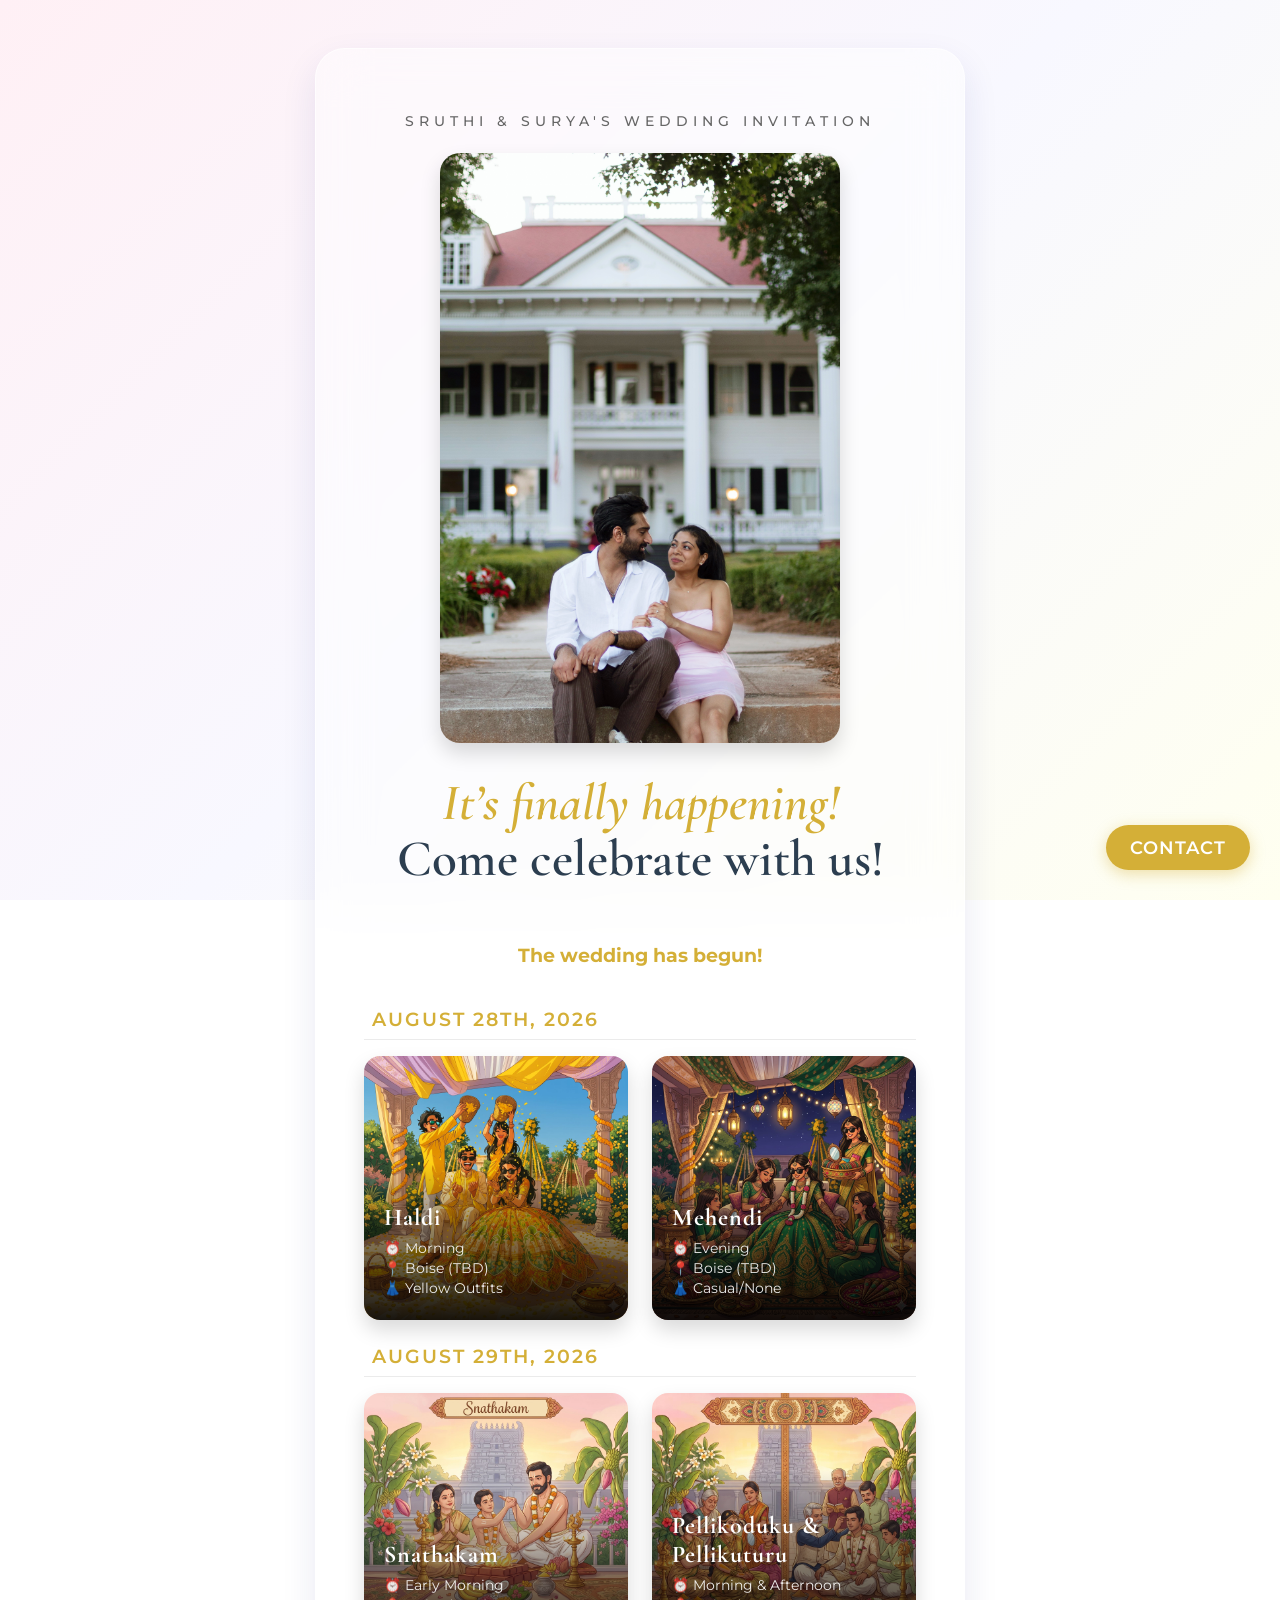
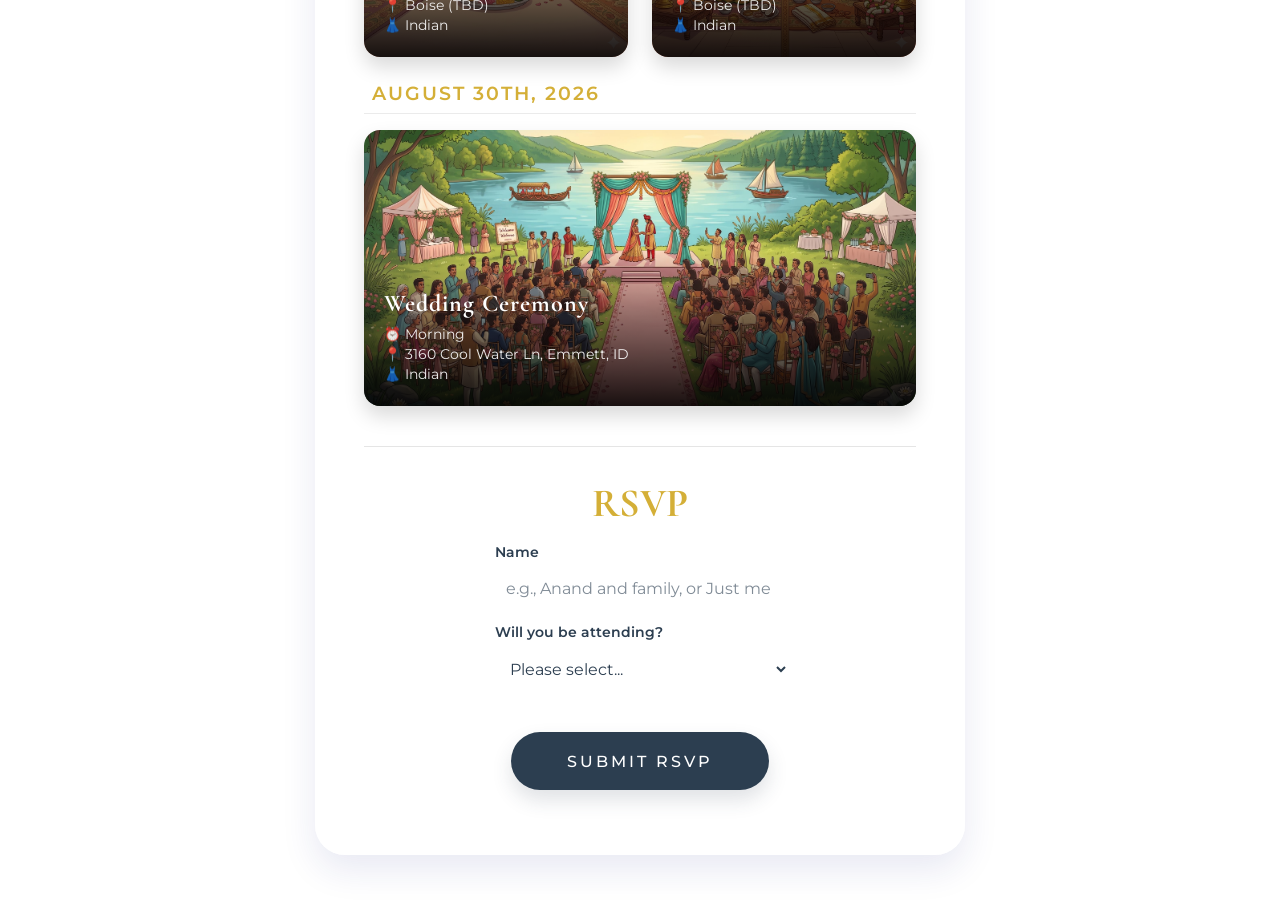
==== commit 93648961: "added new info and contact" ====
--- a/index.html
+++ b/index.html
@@ -327,7 +327,7 @@
 
     <!-- Contact Floating Action Button -->
     <div class="contact-fab" onclick="toggleContactModal()">
-        📞
+        Contact
     </div>
 
     <!-- Contact Modal -->
@@ -345,6 +345,9 @@
                     <br><a href="tel:+17167481301" style="color: var(--primary-color); text-decoration: none;">+1
                         716-748-1301</a>
                 </p>
+                <p style="margin: 0.5rem 0; font-size: 1.1rem; margin-top: 1rem;"><strong>Home Address:</strong>
+                    <br><span style="color: var(--text-dark);">2212 S Dorothy Ave, Boise, Idaho 83706</span>
+                </p>
             </div>
         </div>
     </div>
--- a/styles.css
+++ b/styles.css
@@ -354,17 +354,19 @@
 /* Contact FAB and Modal */
 .contact-fab {
     position: fixed;
-    top: 20px;
-    right: 20px;
-    width: 50px;
-    height: 50px;
+    bottom: 30px;
+    right: 30px;
+    padding: 12px 24px;
     background: var(--primary-color);
     color: white;
-    border-radius: 50%;
+    border-radius: 30px;
     display: flex;
     justify-content: center;
     align-items: center;
-    font-size: 1.5rem;
+    font-size: 1.1rem;
+    font-weight: 600;
+    text-transform: uppercase;
+    letter-spacing: 1px;
     box-shadow: 0 4px 15px rgba(212, 175, 55, 0.4);
     cursor: pointer;
     z-index: 100;
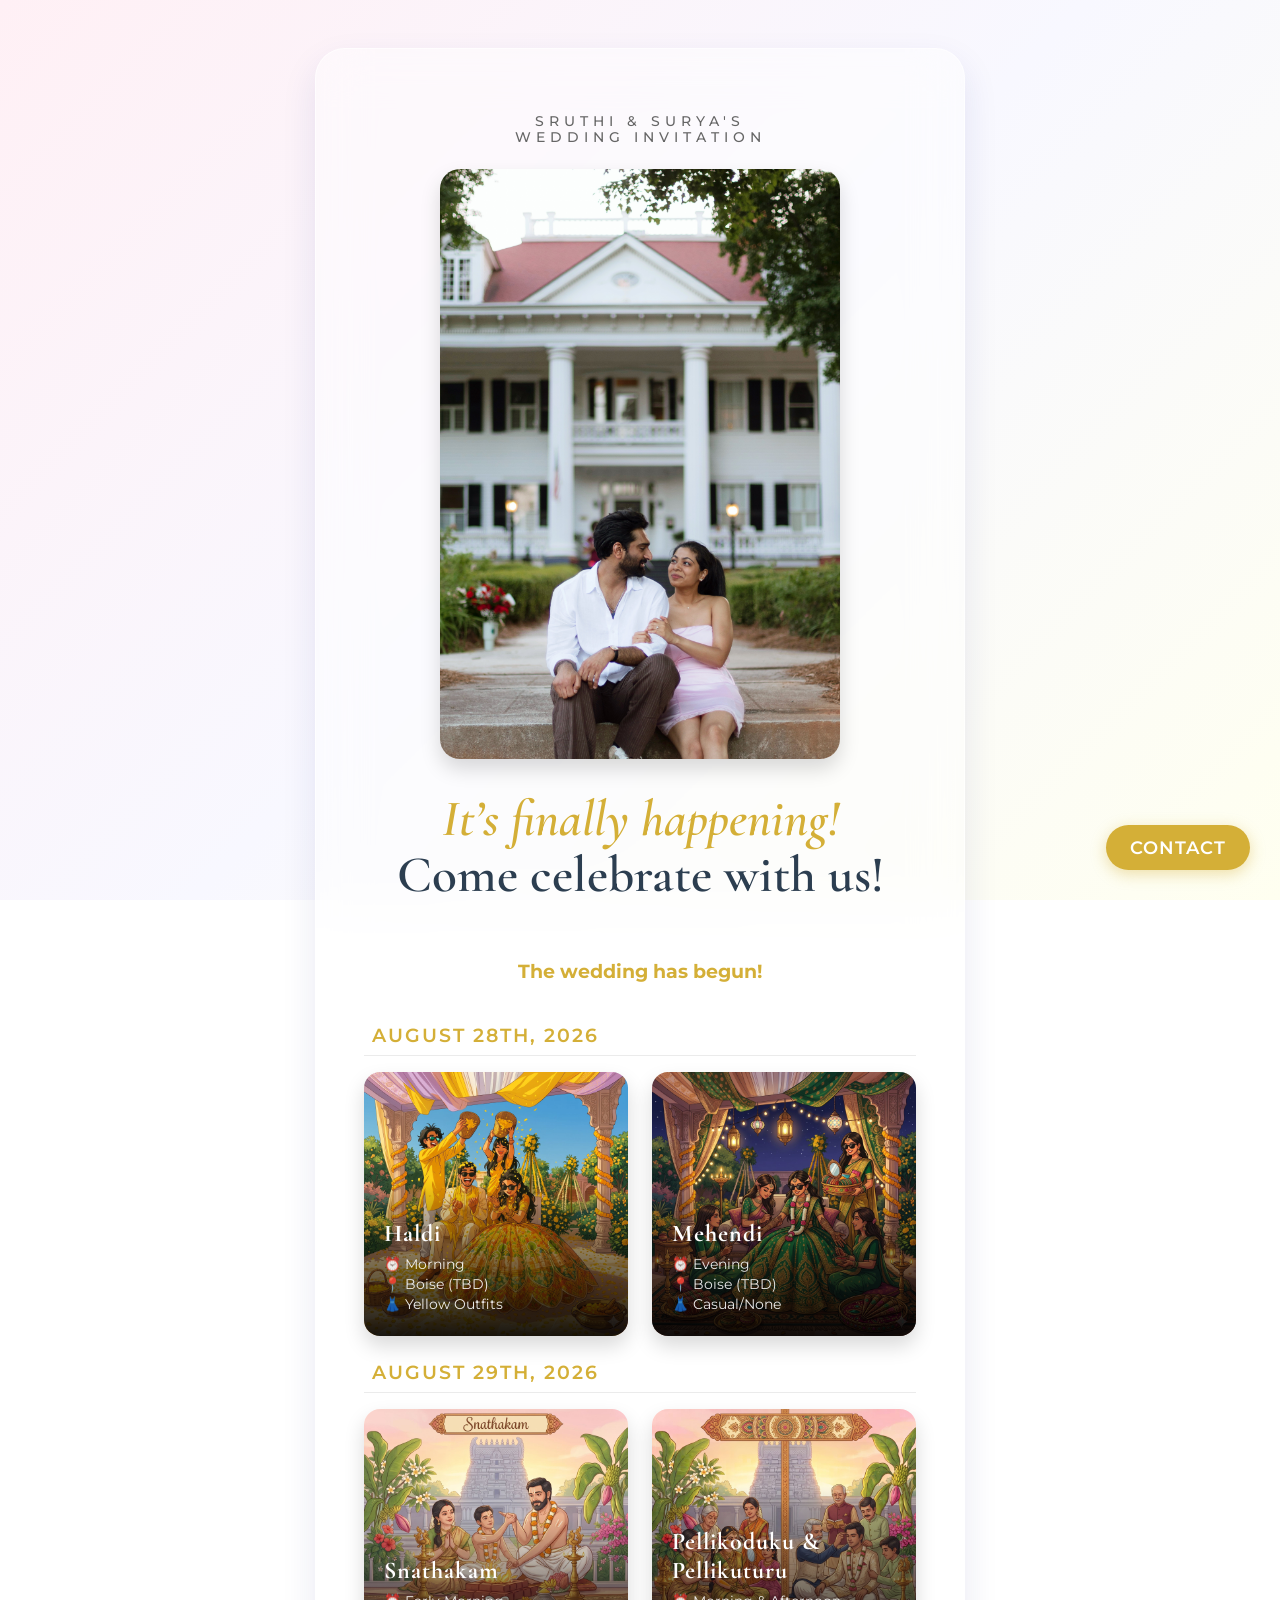
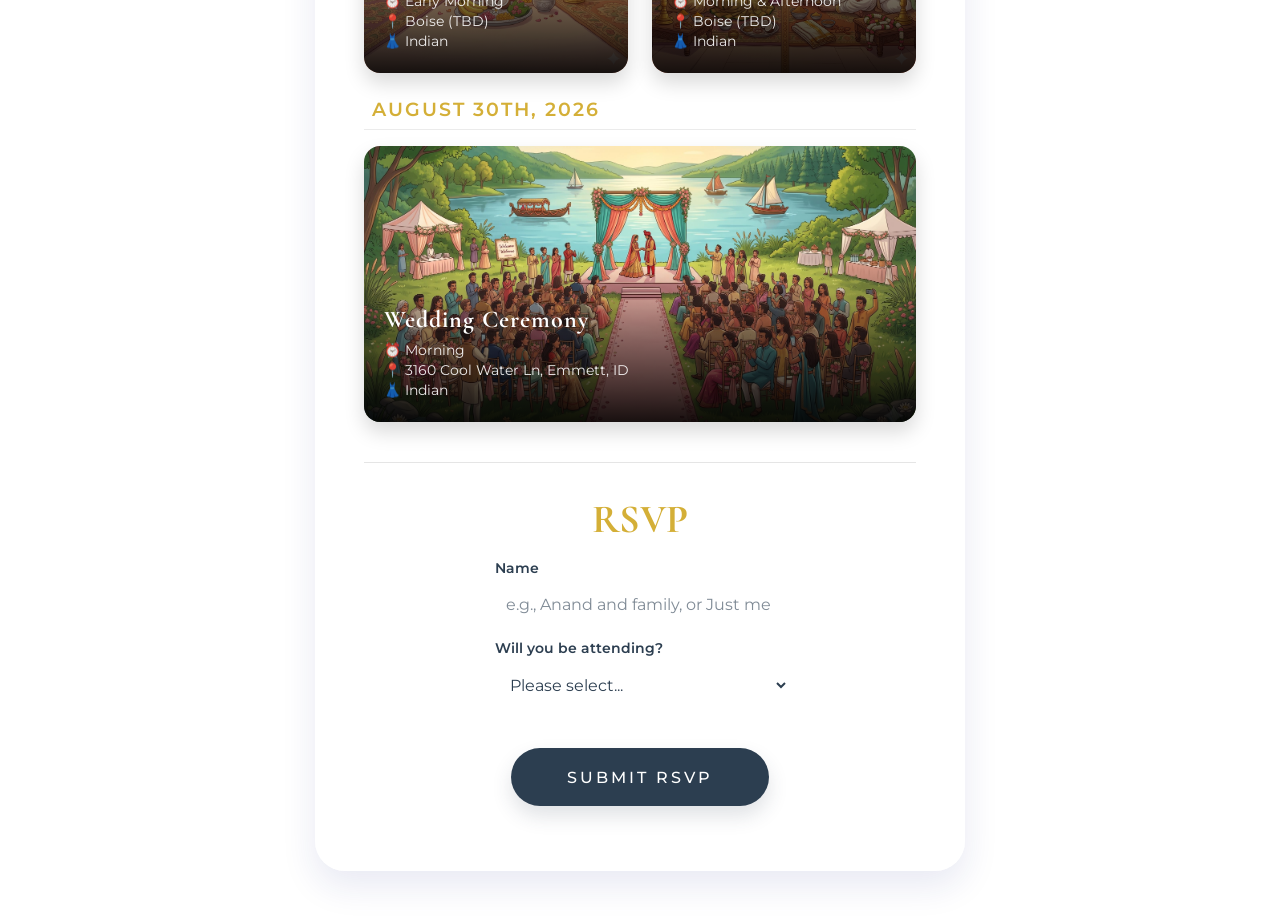
==== commit 2b6f6298: "edge cases" ====
--- a/index.html
+++ b/index.html
@@ -72,7 +72,7 @@
 <body>
     <div class="glass-container">
         <div class="invitation-content">
-            <p class="subtitle">Sruthi & Surya's Wedding Invitation</p>
+            <p class="subtitle">Sruthi & Surya's<br>Wedding Invitation</p>
 
             <div
                 style="width: 100%; max-width: 400px; margin: 0 auto 2rem; border-radius: 20px; overflow: hidden; box-shadow: 0 10px 20px rgba(0,0,0,0.15);">
@@ -183,7 +183,7 @@
             <div class="rsvp-section">
                 <h2 class="rsvp-title">RSVP</h2>
 
-                <form class="rsvp-form" action="https://formspree.io/f/mzblzqdb" method="POST" id="rsvpForm">
+                <form class="rsvp-form" action="https://formspree.io/f/mzblzqdb" method="POST" id="rsvpForm" onsubmit="return validateRSVP(event)">
                     <!-- Redirect post-submit -->
                     <input type="hidden" name="_next"
                         value="https://darshangummadi.github.io/sruthisuryaevite/thank-you.html">
@@ -322,6 +322,23 @@
                     input.value = ''; // Reset values when hidden
                 });
             }
+        }
+
+        function validateRSVP(event) {
+            const attendingSelect = document.getElementById('attending');
+            
+            if (attendingSelect.value === 'Yes') {
+                const aug28 = document.getElementById('attend_aug28').value;
+                const aug29 = document.getElementById('attend_aug29').value;
+                const aug30 = document.getElementById('attend_aug30').value;
+                
+                if (aug28 === 'No' && aug29 === 'No' && aug30 === 'No') {
+                    alert('HAHA stop being funny. please select "Yes" for at least one of the events!');
+                    event.preventDefault();
+                    return false;
+                }
+            }
+            return true;
         }
     </script>
 
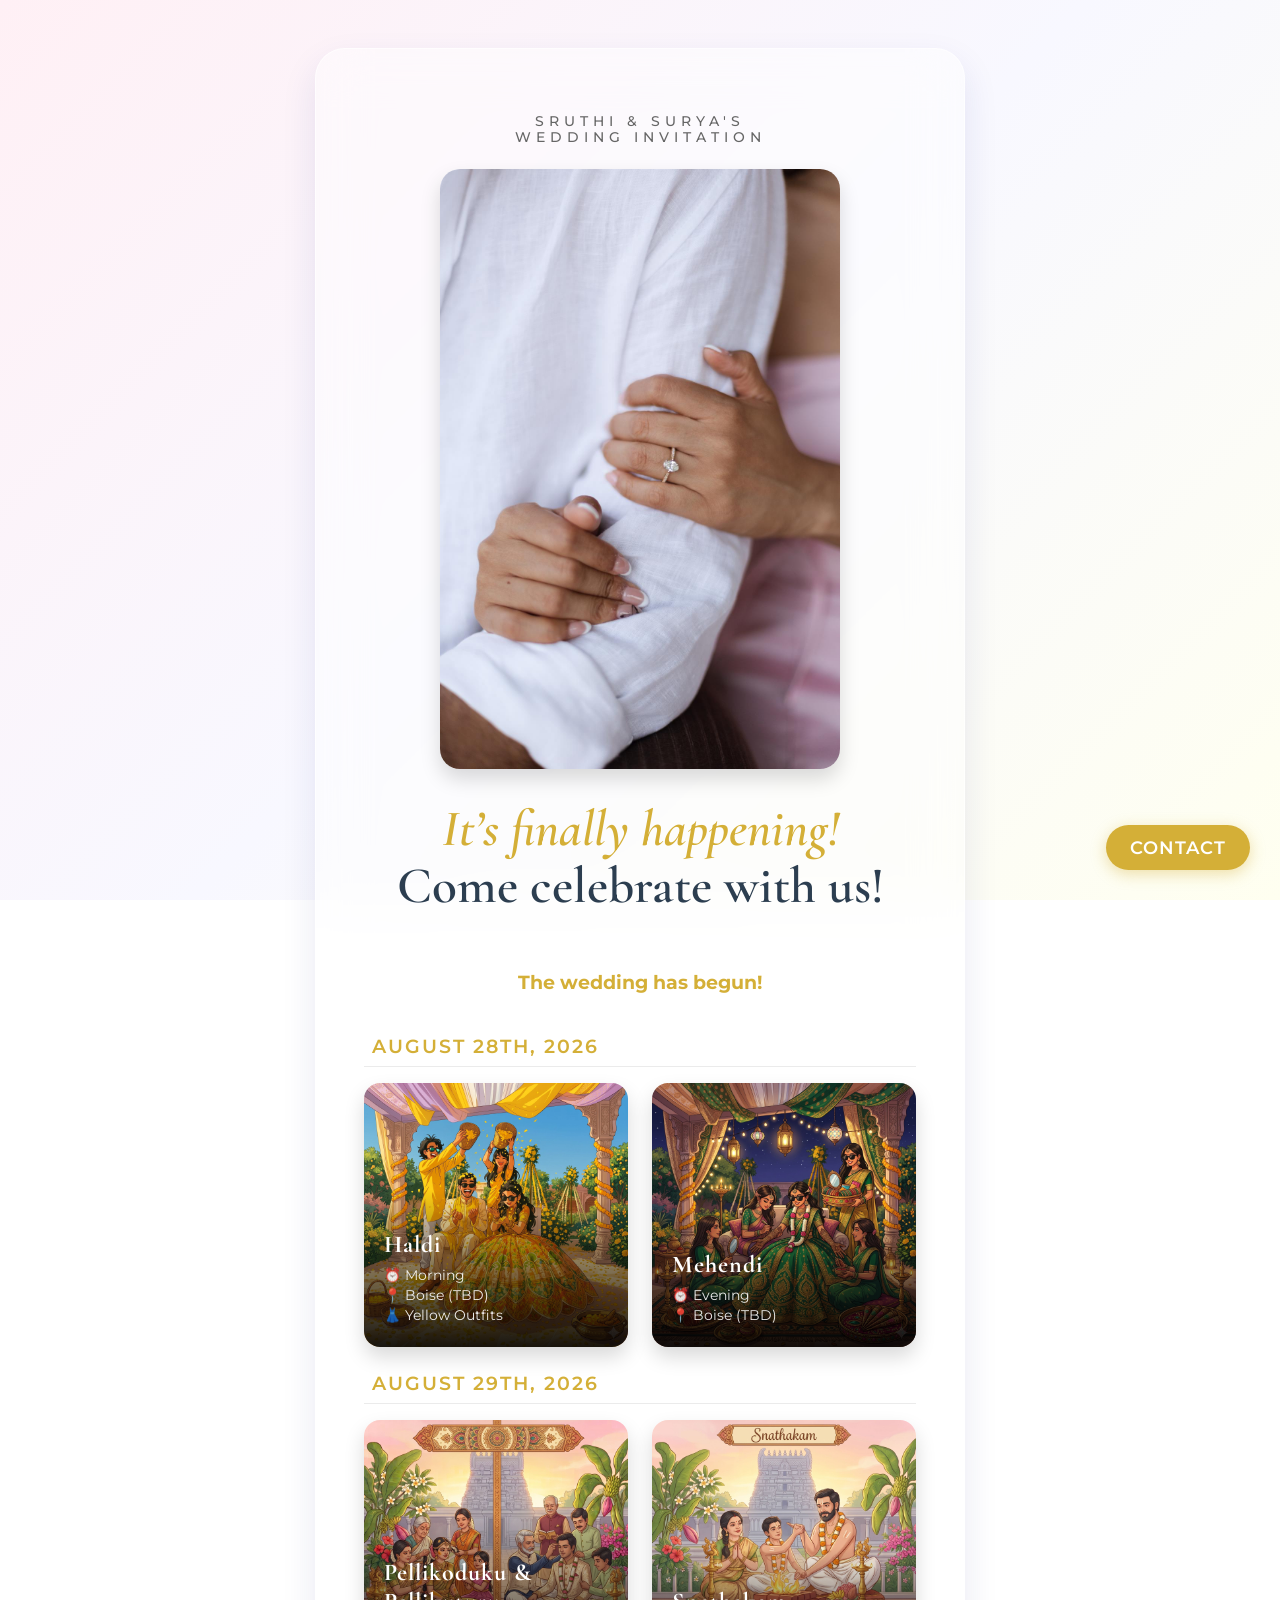
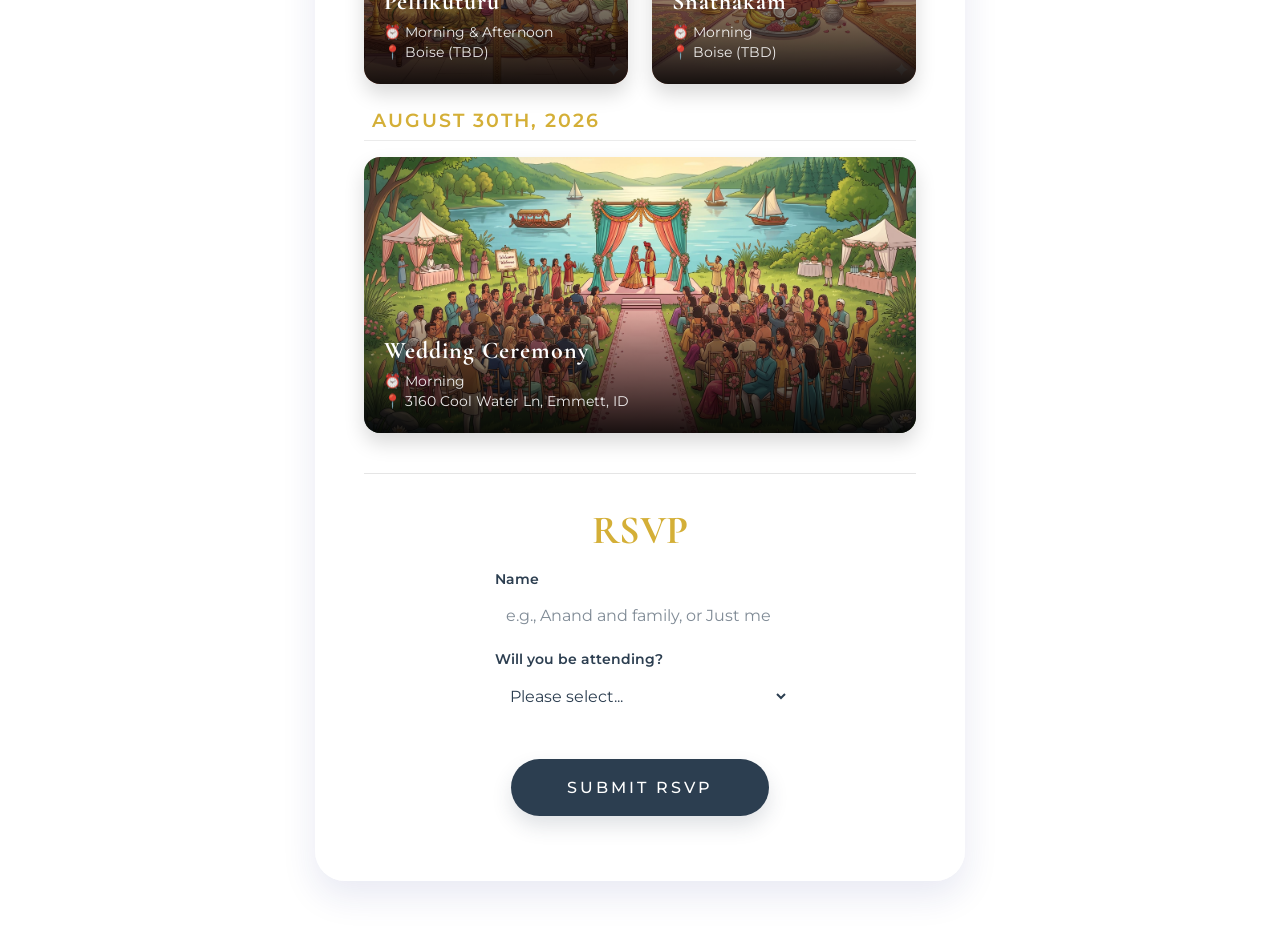
==== commit 939b16c5: "last few changes" ====
--- a/index.html
+++ b/index.html
@@ -127,7 +127,6 @@
                                 <div class="event-image-title">Mehendi</div>
                                 <div class="event-image-detail">⏰ Evening</div>
                                 <div class="event-image-detail">📍 Boise (TBD)</div>
-                                <div class="event-image-detail">👗 Casual/None</div>
                             </div>
                         </div>
                     </div>
@@ -140,22 +139,20 @@
                         29th, 2026</div>
                     <div class="events-grid">
                         <div class="event-image-card">
-                            <img src="snathakam.jpeg" alt="Snathakam Ceremony">
-                            <div class="event-image-overlay">
-                                <div class="event-image-title">Snathakam</div>
-                                <div class="event-image-detail">⏰ Early Morning</div>
-                                <div class="event-image-detail">📍 Boise (TBD)</div>
-                                <div class="event-image-detail">👗 Indian</div>
-                            </div>
-                        </div>
-
-                        <div class="event-image-card">
                             <img src="ppreadyfunction.jpeg" alt="Pellikoduku & Pellikuturu Ceremonies">
                             <div class="event-image-overlay">
                                 <div class="event-image-title">Pellikoduku & Pellikuturu</div>
                                 <div class="event-image-detail">⏰ Morning & Afternoon</div>
                                 <div class="event-image-detail">📍 Boise (TBD)</div>
-                                <div class="event-image-detail">👗 Indian</div>
+                            </div>
+                        </div>
+
+                        <div class="event-image-card">
+                            <img src="snathakam.jpeg" alt="Snathakam Ceremony">
+                            <div class="event-image-overlay">
+                                <div class="event-image-title">Snathakam</div>
+                                <div class="event-image-detail">⏰ Morning</div>
+                                <div class="event-image-detail">📍 Boise (TBD)</div>
                             </div>
                         </div>
                     </div>
@@ -173,7 +170,6 @@
                                 <div class="event-image-title">Wedding Ceremony</div>
                                 <div class="event-image-detail">⏰ Morning</div>
                                 <div class="event-image-detail">📍 3160 Cool Water Ln, Emmett, ID</div>
-                                <div class="event-image-detail">👗 Indian</div>
                             </div>
                         </div>
                     </div>
@@ -183,7 +179,8 @@
             <div class="rsvp-section">
                 <h2 class="rsvp-title">RSVP</h2>
 
-                <form class="rsvp-form" action="https://formspree.io/f/mzblzqdb" method="POST" id="rsvpForm" onsubmit="return validateRSVP(event)">
+                <form class="rsvp-form" action="https://formspree.io/f/mzblzqdb" method="POST" id="rsvpForm"
+                    onsubmit="return validateRSVP(event)">
                     <!-- Redirect post-submit -->
                     <input type="hidden" name="_next"
                         value="https://darshangummadi.github.io/sruthisuryaevite/thank-you.html">
@@ -326,12 +323,12 @@
 
         function validateRSVP(event) {
             const attendingSelect = document.getElementById('attending');
-            
+
             if (attendingSelect.value === 'Yes') {
                 const aug28 = document.getElementById('attend_aug28').value;
                 const aug29 = document.getElementById('attend_aug29').value;
                 const aug30 = document.getElementById('attend_aug30').value;
-                
+
                 if (aug28 === 'No' && aug29 === 'No' && aug30 === 'No') {
                     alert('HAHA stop being funny. please select "Yes" for at least one of the events!');
                     event.preventDefault();
